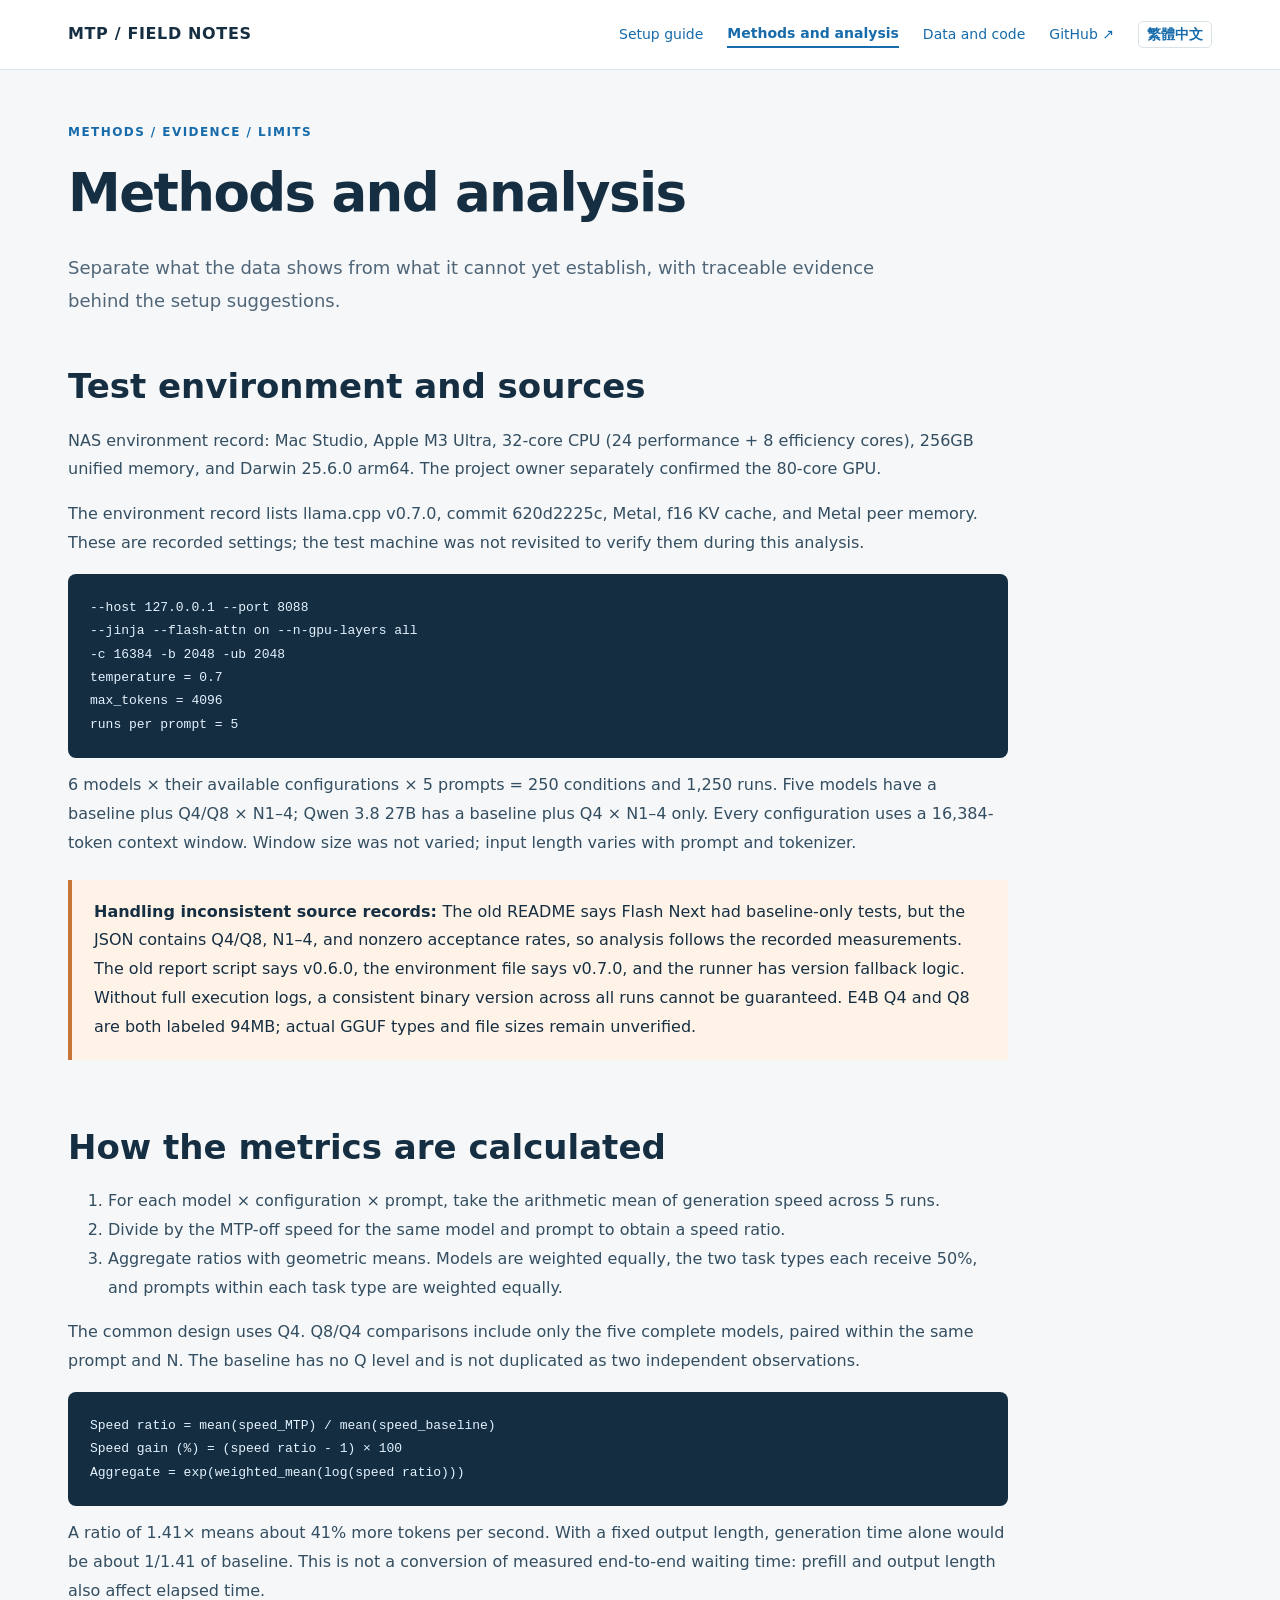
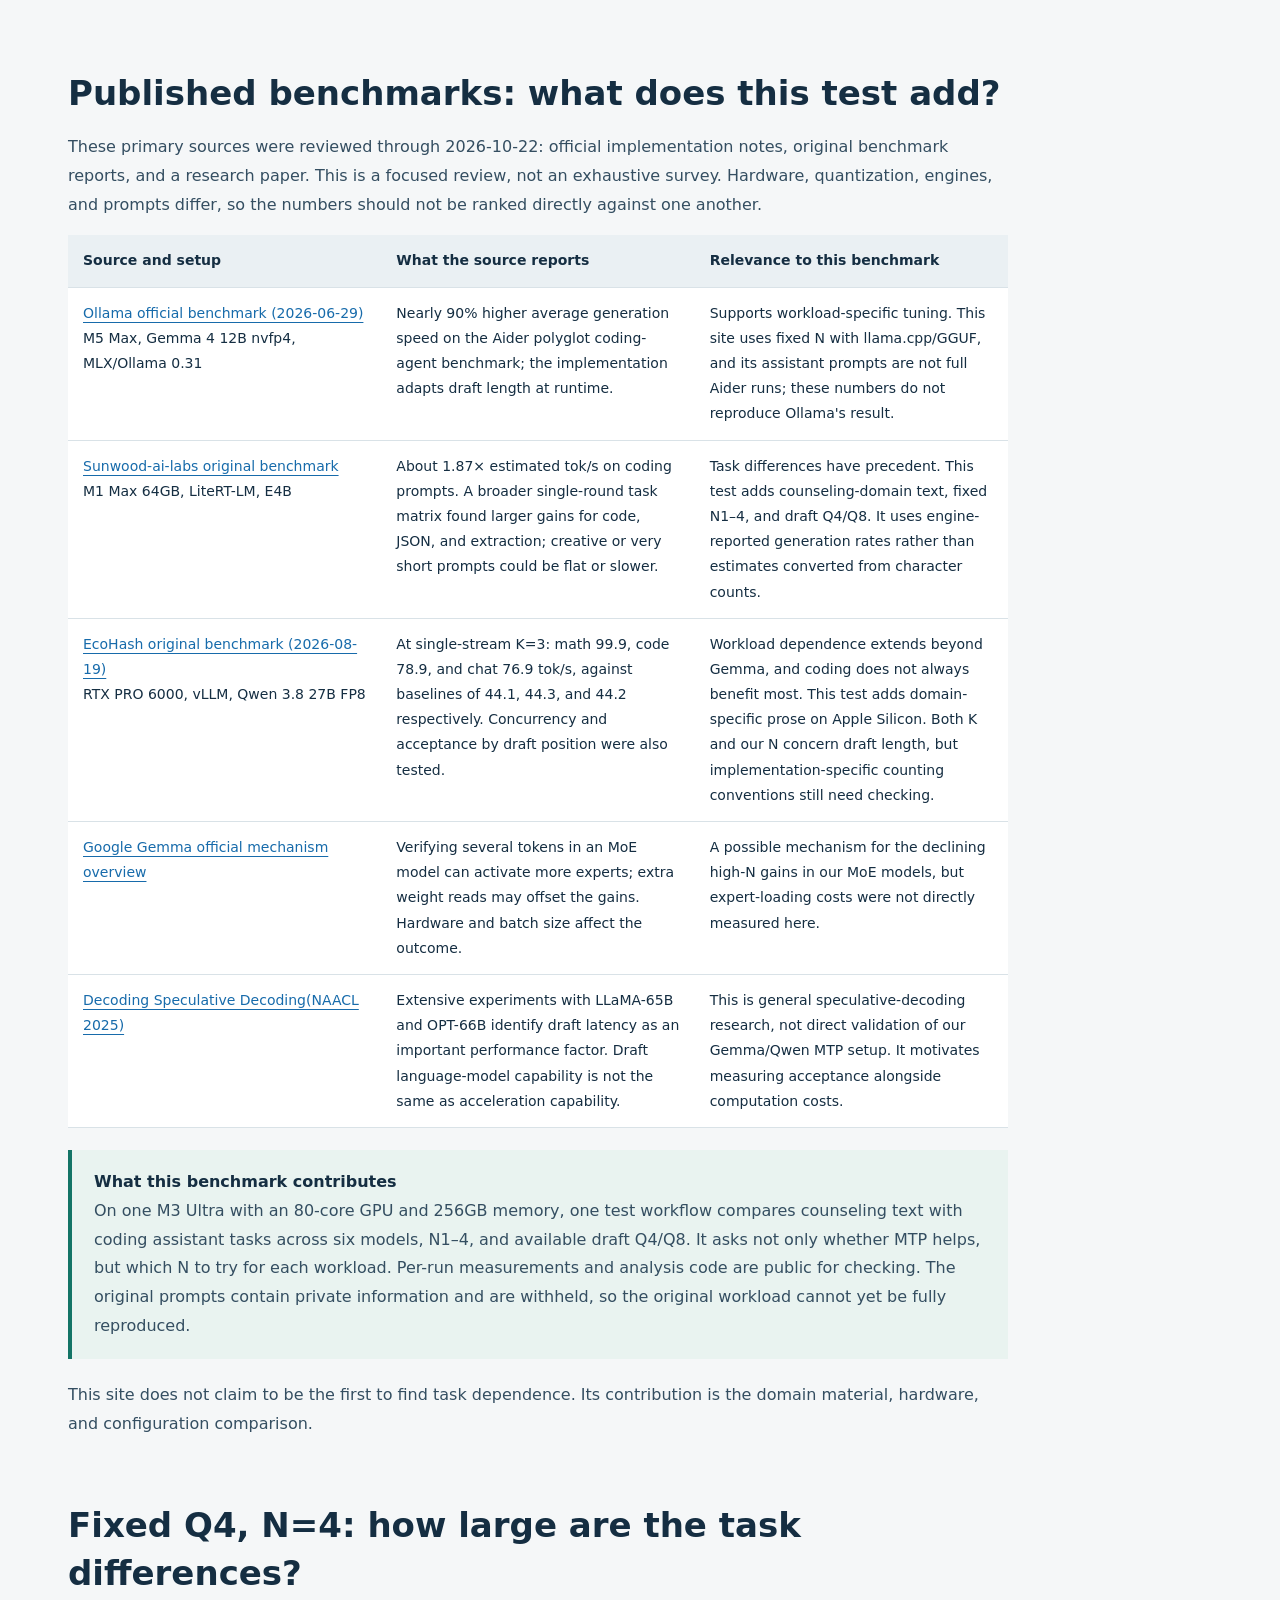
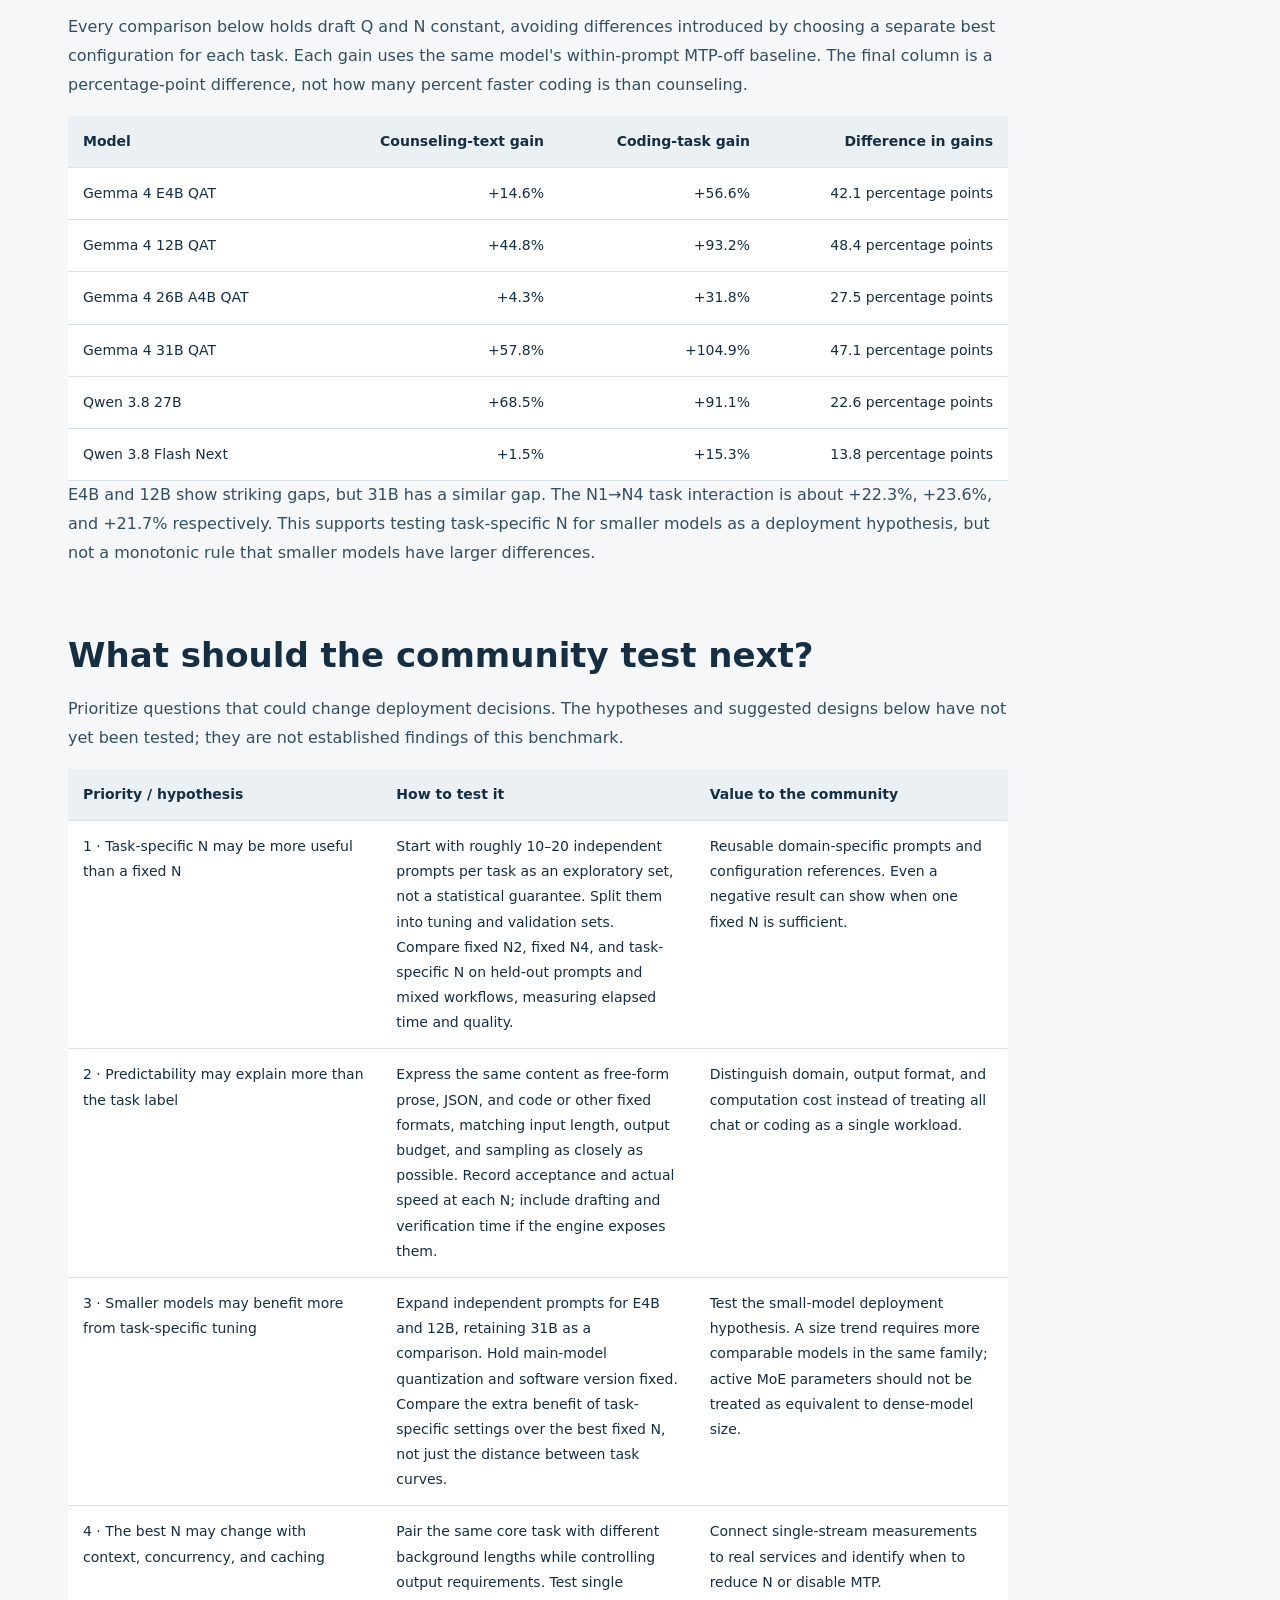
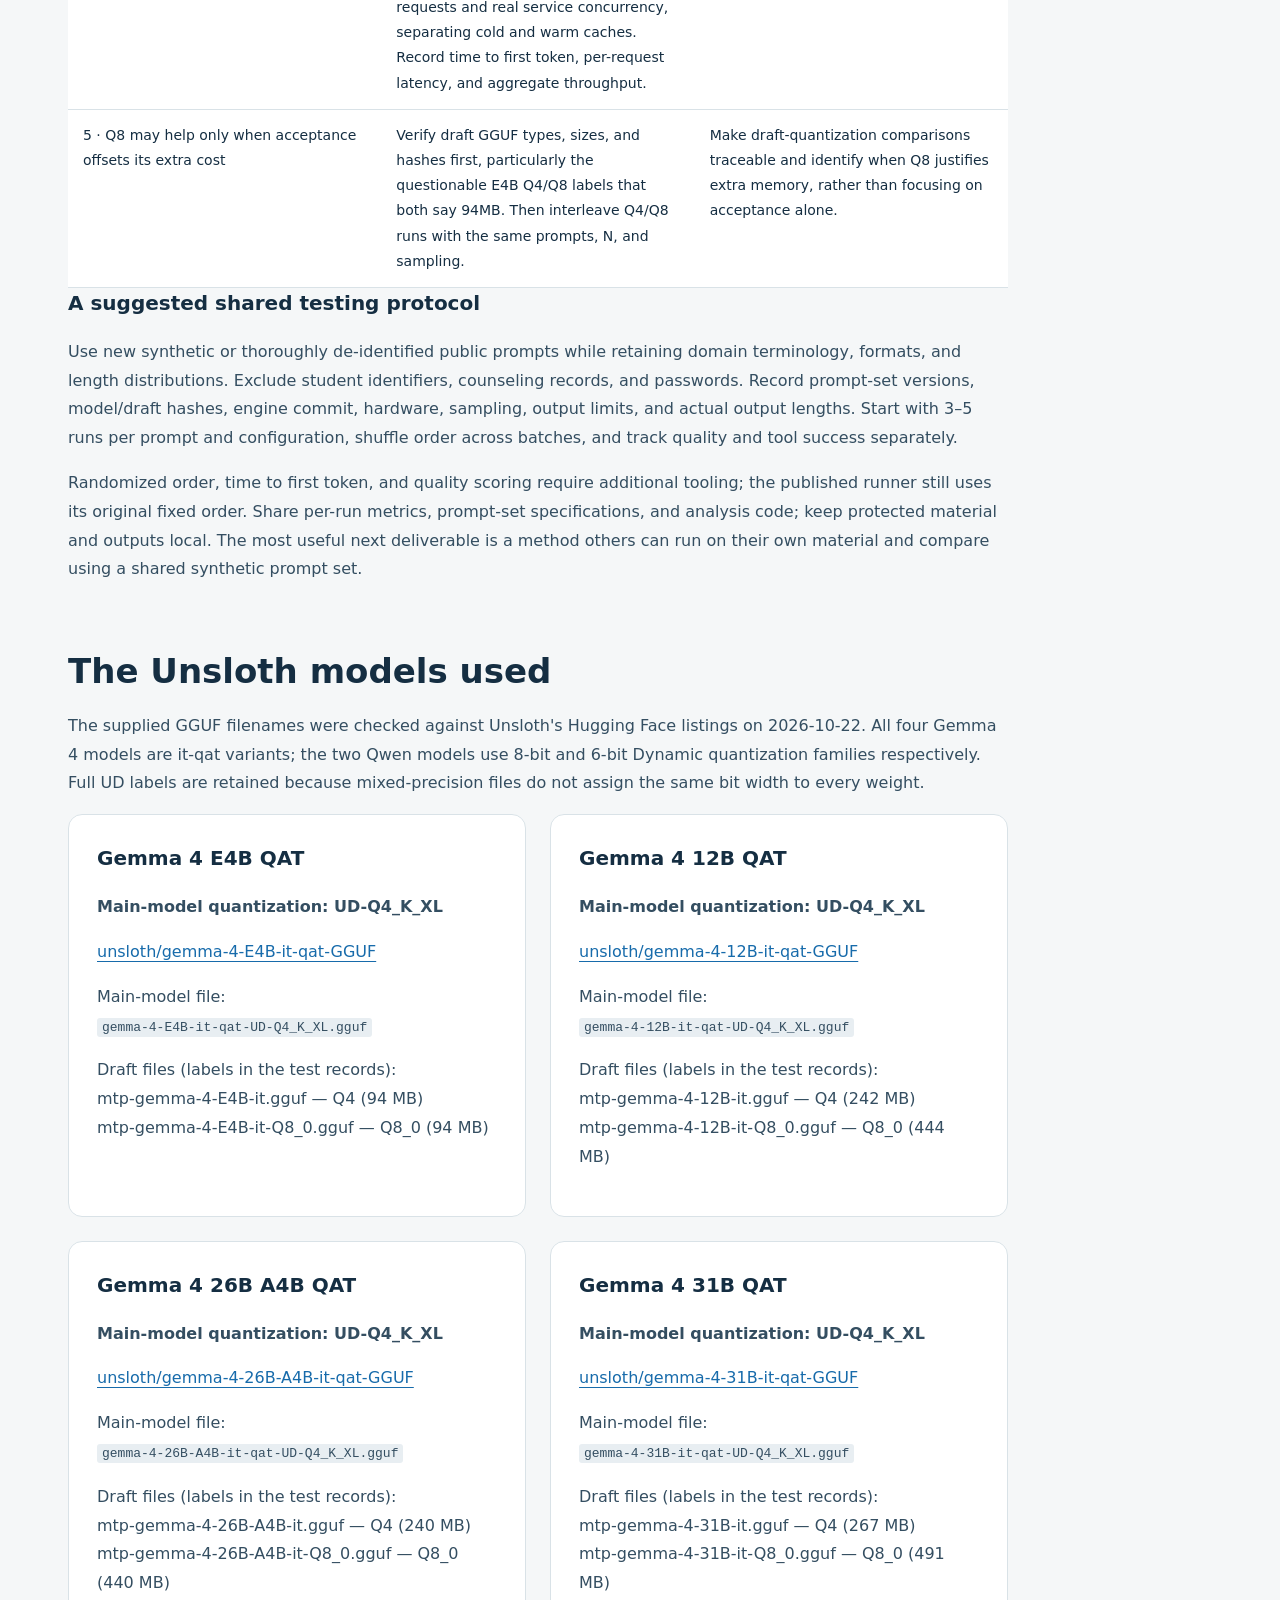
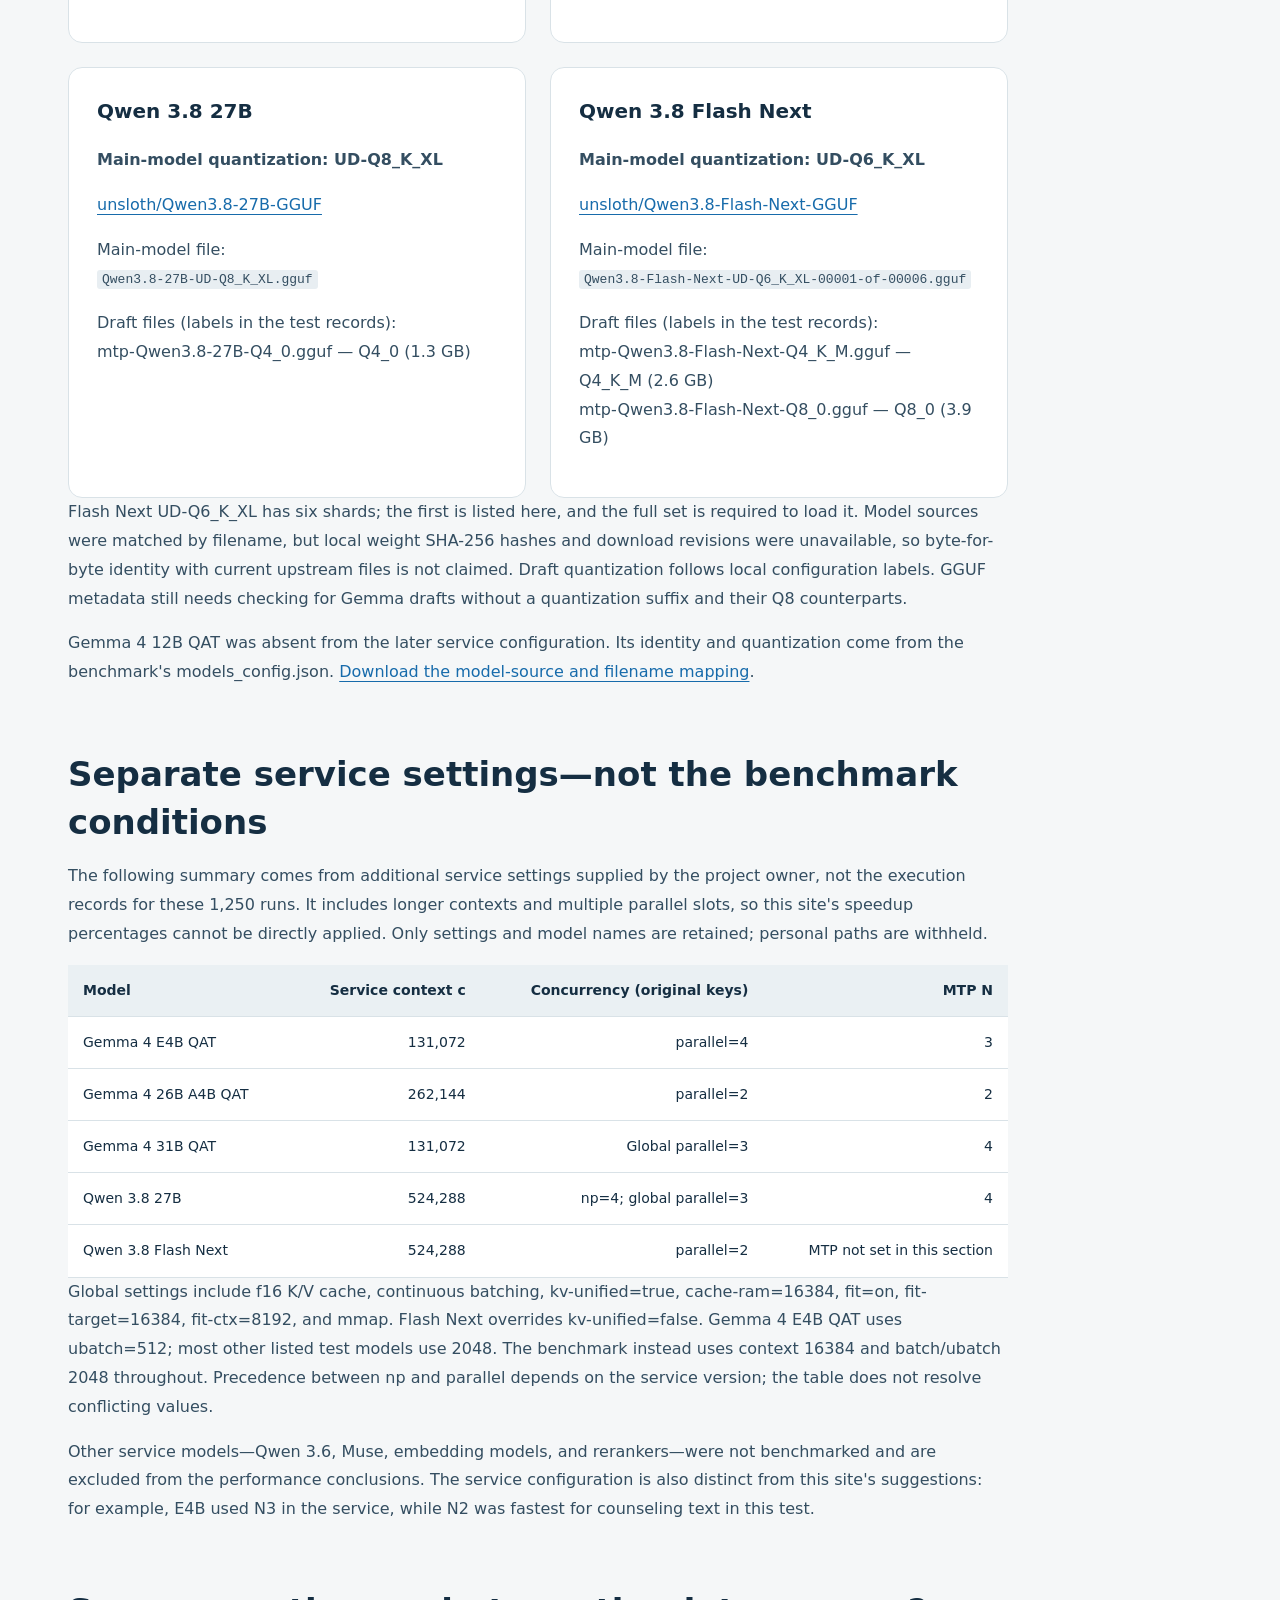
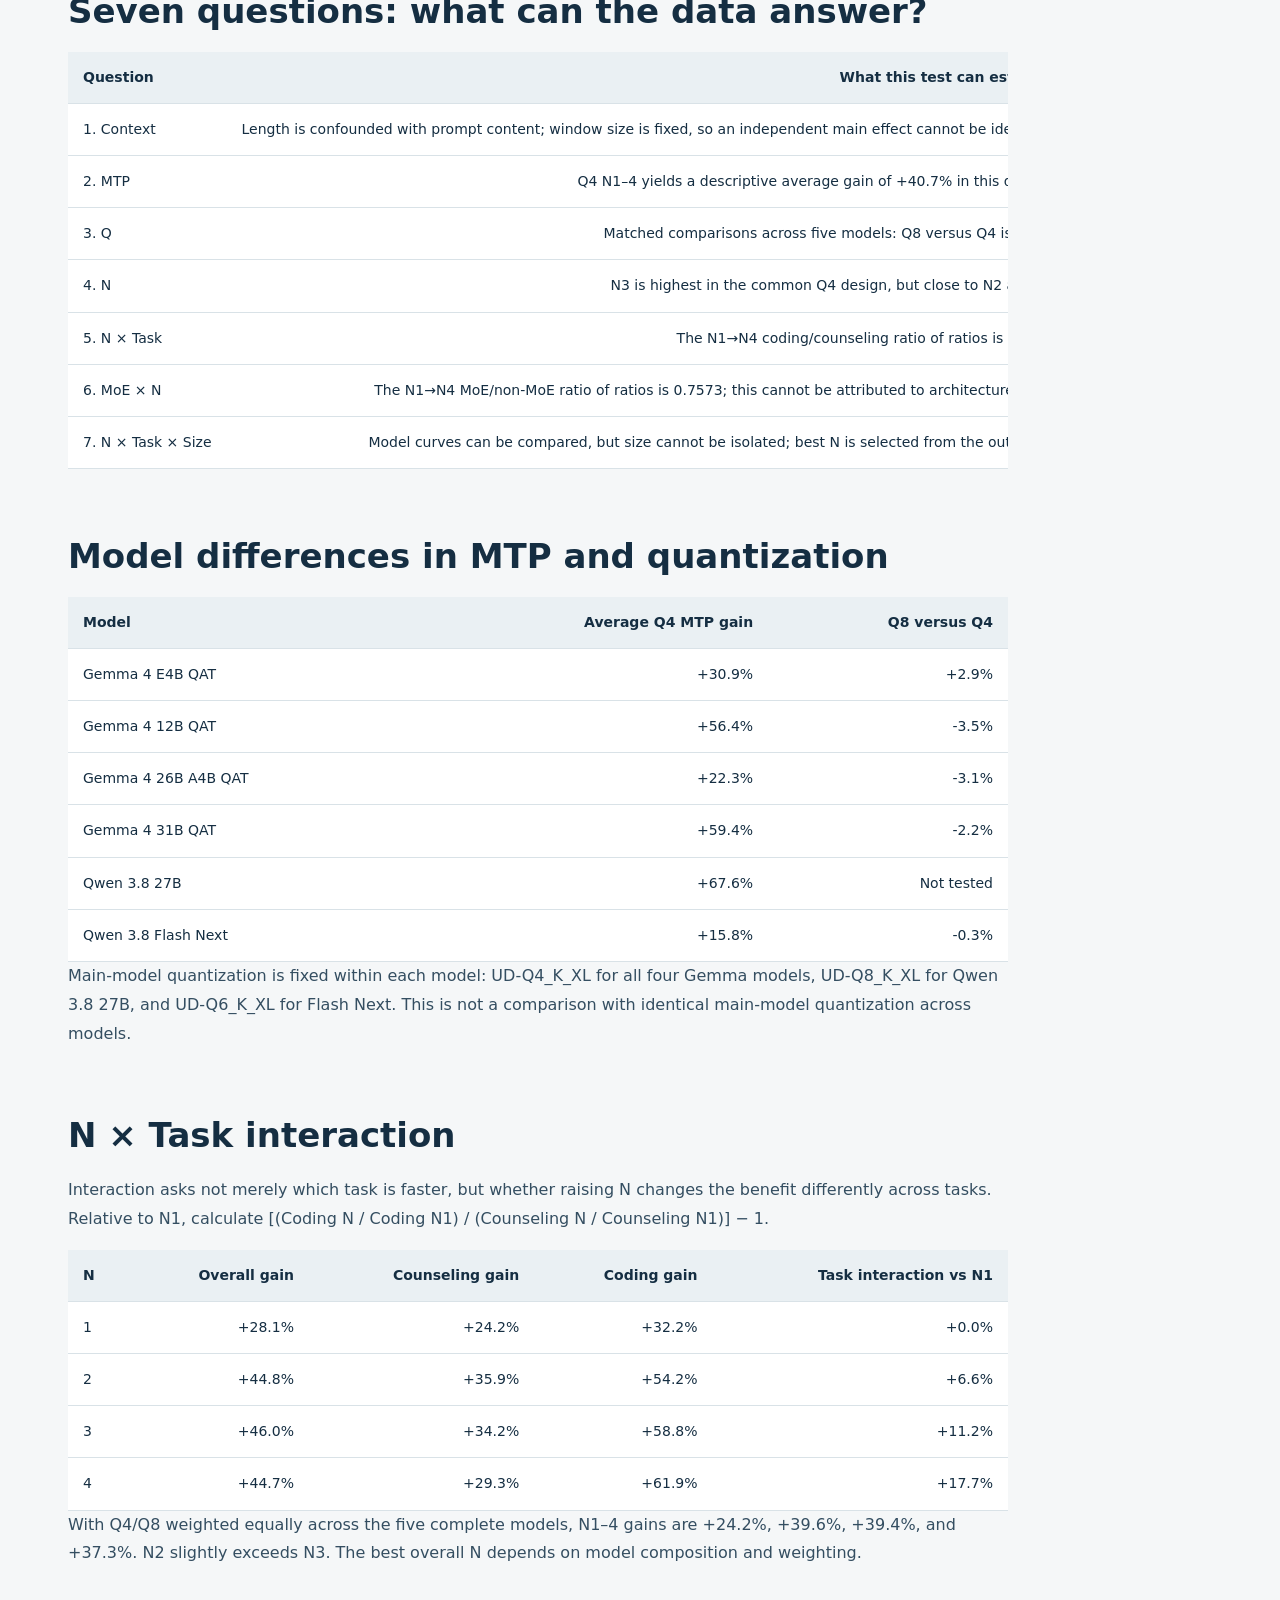
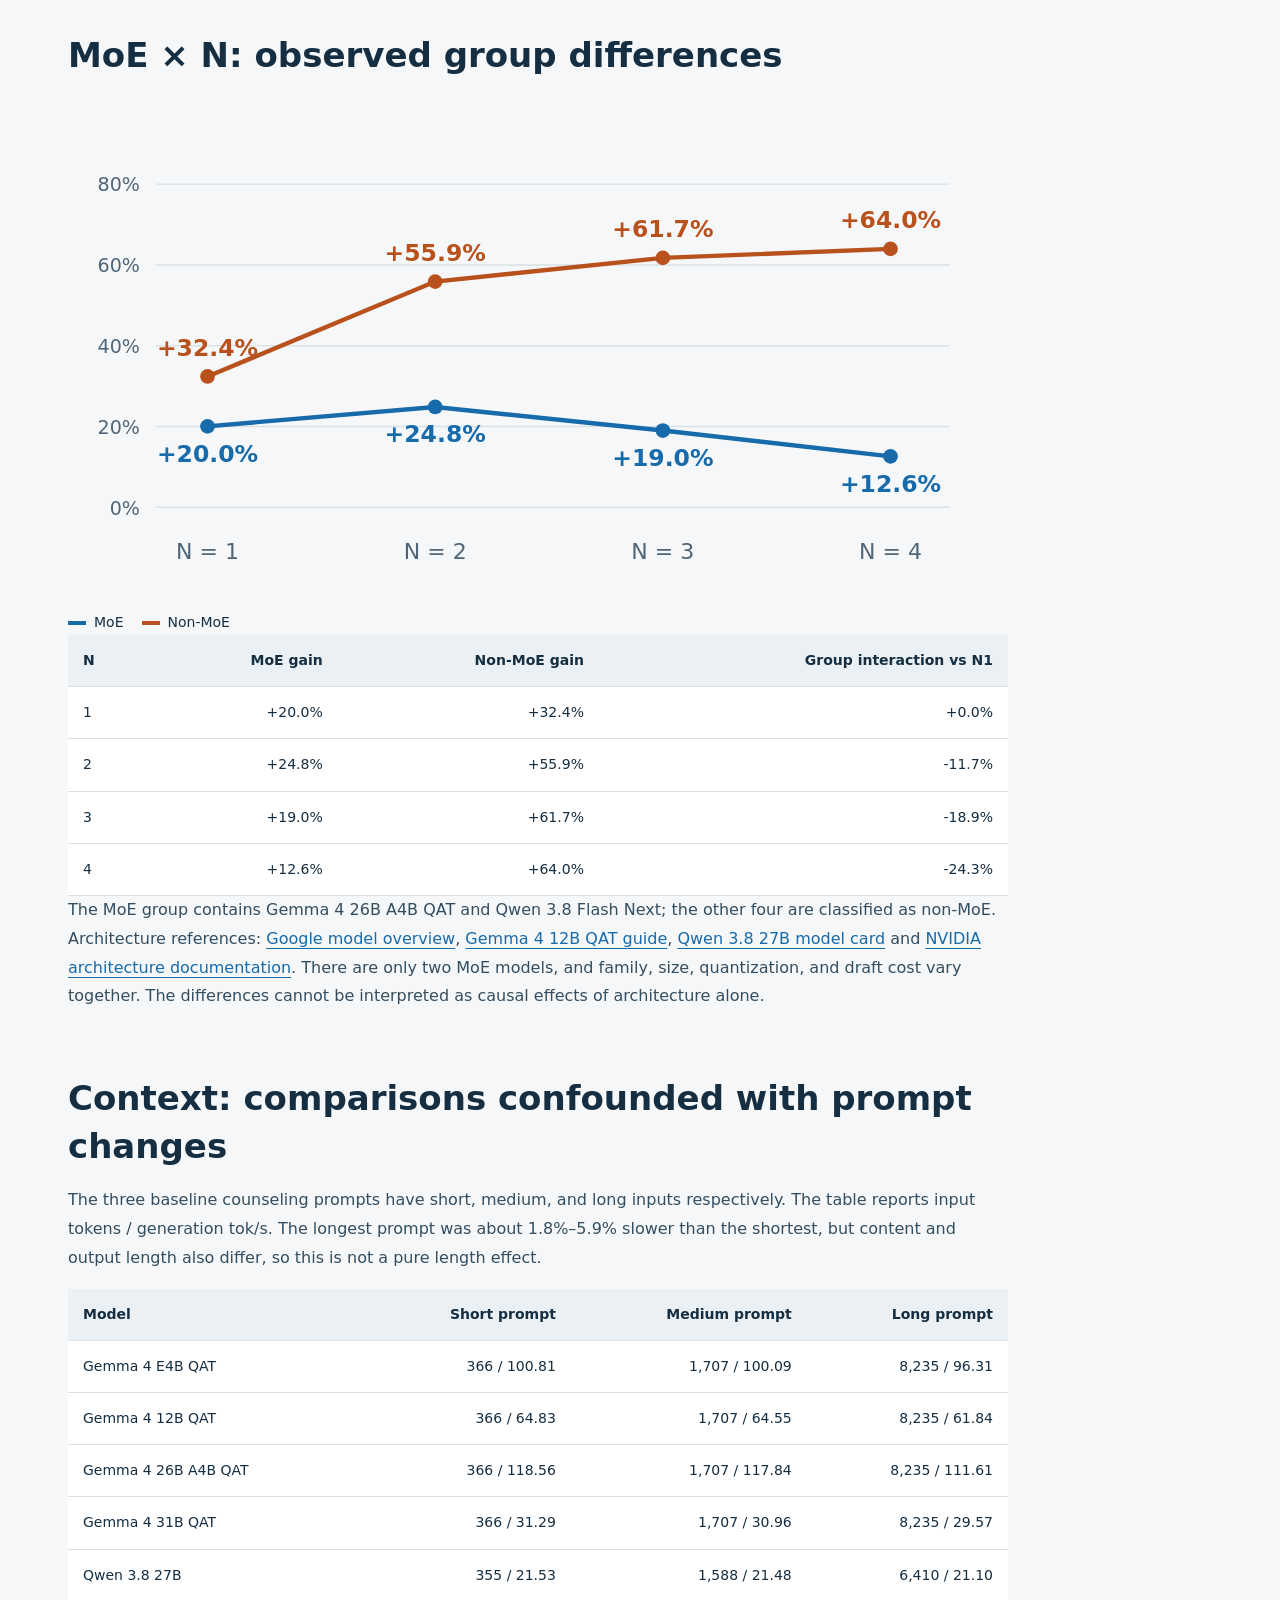
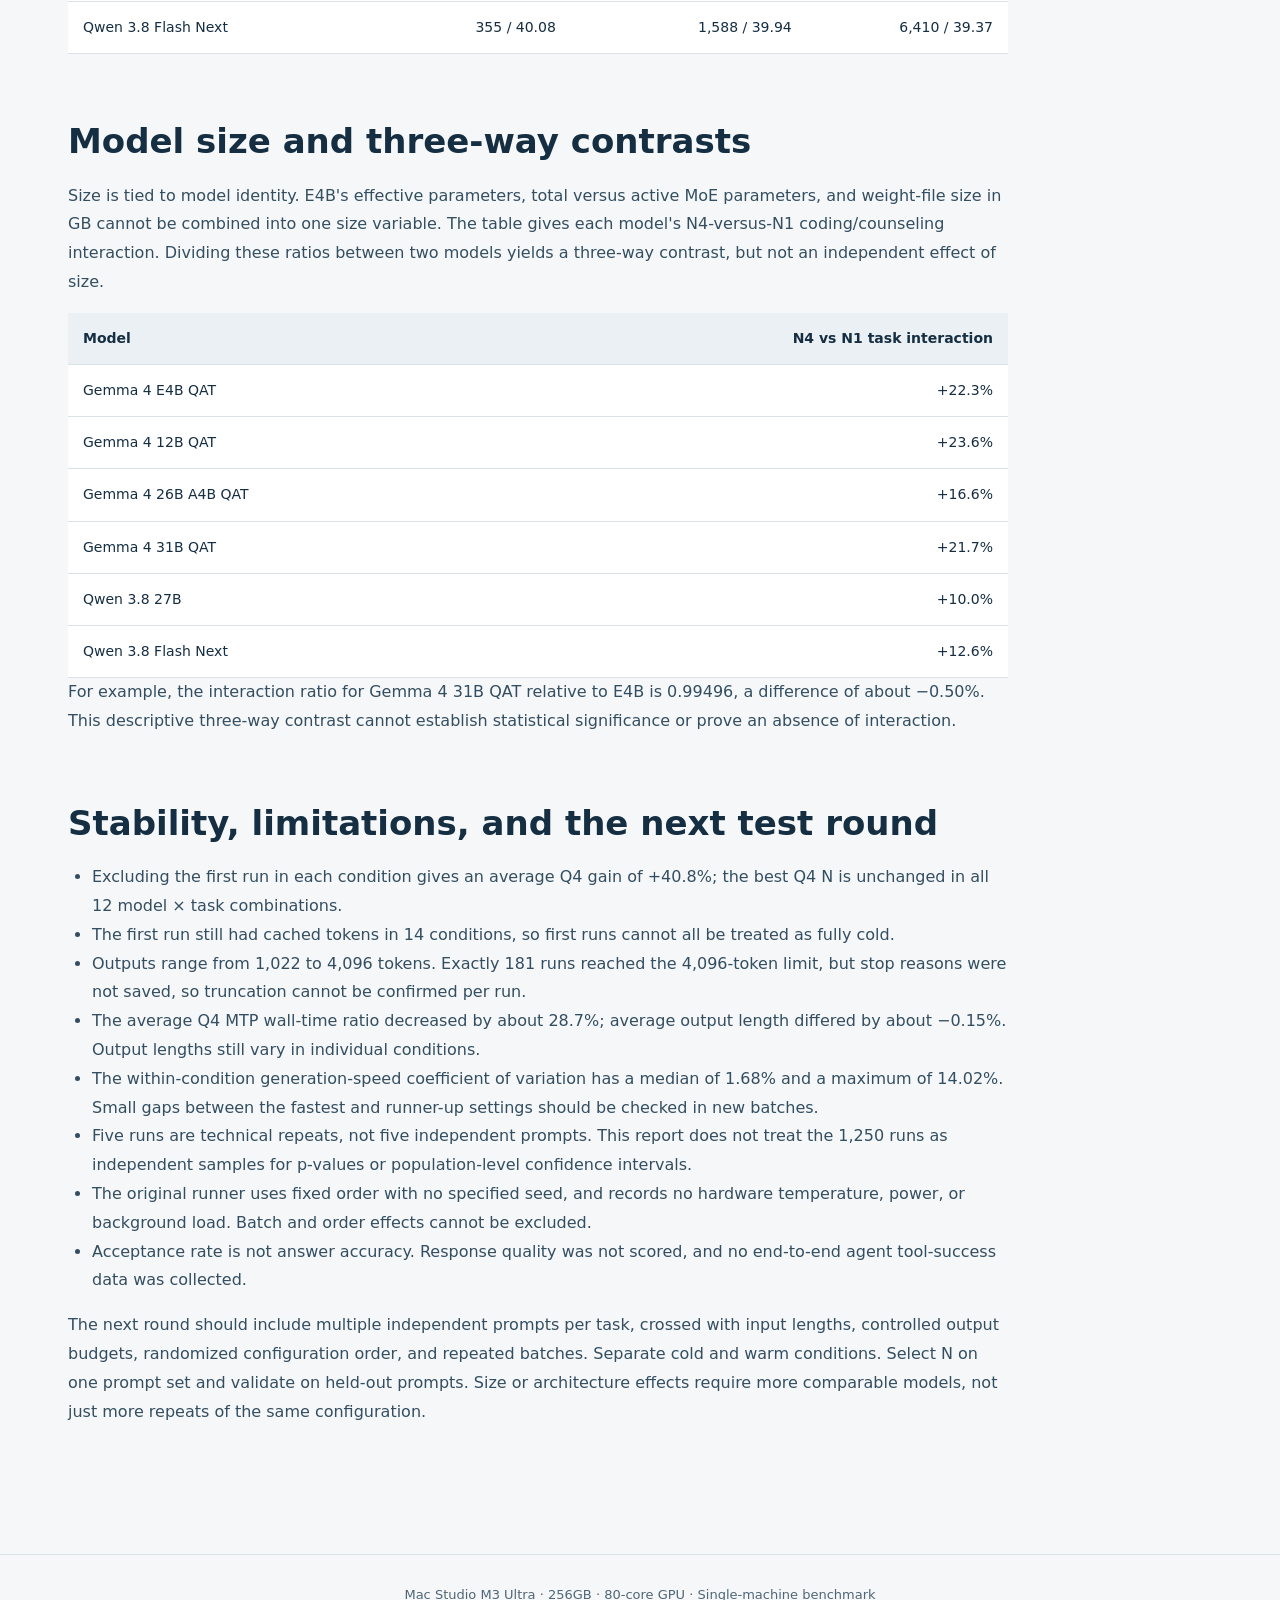
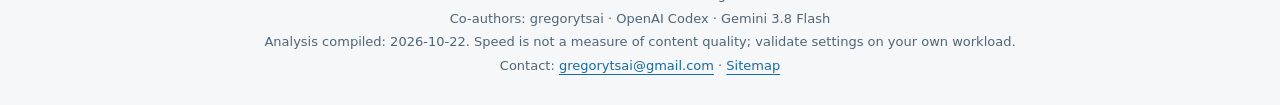
==== analysis-en.html @ 13103109 "Add complete English benchmark pages, interactive charts, and language navigation" ====
<!doctype html><html lang="en"><head><meta charset="utf-8"><meta name="google-site-verification" content="mWQ59Rie_MkAK8-ilMG1MrZ9TO_OLtLBGmgvyCpdYcQ"><meta name="viewport" content="width=device-width, initial-scale=1"><title>Methods and Analysis | Mac Studio MTP Benchmarks</title><meta name="description" content="Mac Studio M3 Ultra 256GB, 80-core GPU: compare MTP across six models and N=1–4 for counseling text and coding assistant tasks."><link rel="canonical" href="https://gregorytsai.github.io/mac-studio-m3-ultra-mtp-benchmark/analysis-en.html"><link rel="sitemap" type="application/xml" href="sitemap.xml"><link rel="stylesheet" href="assets/style.css?v=c950894459"><link rel="alternate" hreflang="zh-Hant" href="https://gregorytsai.github.io/mac-studio-m3-ultra-mtp-benchmark/analysis.html"><link rel="alternate" hreflang="en" href="https://gregorytsai.github.io/mac-studio-m3-ultra-mtp-benchmark/analysis-en.html"><link rel="alternate" hreflang="x-default" href="https://gregorytsai.github.io/mac-studio-m3-ultra-mtp-benchmark/analysis.html"></head><body><a class="skip" href="#main">Skip to main content</a><header><nav aria-label="Main navigation"><a class="brand" href="index-en.html">MTP / FIELD NOTES</a><div class="links"><a href="index-en.html">Setup guide</a><a href="analysis-en.html" aria-current="page">Methods and analysis</a><a href="resources-en.html">Data and code</a><a href="https://github.com/gregorytsai/mac-studio-m3-ultra-mtp-benchmark">GitHub ↗</a><a class="language-switch" href="analysis.html" lang="zh-Hant" hreflang="zh-Hant">繁體中文</a></div></nav></header><main id="main"><div class="page-title"><div class="eyebrow">Methods / Evidence / Limits</div><h1>Methods and analysis</h1><p class="lead">Separate what the data shows from what it cannot yet establish, with traceable evidence behind the setup suggestions.</p></div><div class="prose"><section id="environment"><h2>Test environment and sources</h2><p>NAS environment record: Mac Studio, Apple M3 Ultra, 32-core CPU (24 performance + 8 efficiency cores), 256GB unified memory, and Darwin 25.6.0 arm64. The project owner separately confirmed the 80-core GPU.</p><p>The environment record lists llama.cpp v0.7.0, commit 620d2225c, Metal, f16 KV cache, and Metal peer memory. These are recorded settings; the test machine was not revisited to verify them during this analysis.</p><pre><code>--host 127.0.0.1 --port 8088
--jinja --flash-attn on --n-gpu-layers all
-c 16384 -b 2048 -ub 2048
temperature = 0.7
max_tokens = 4096
runs per prompt = 5</code></pre><p>6 models × their available configurations × 5 prompts = 250 conditions and 1,250 runs. Five models have a baseline plus Q4/Q8 × N1–4; Qwen 3.8 27B has a baseline plus Q4 × N1–4 only. Every configuration uses a 16,384-token context window. Window size was not varied; input length varies with prompt and tokenizer.</p><div class="note"><strong>Handling inconsistent source records: </strong>The old README says Flash Next had baseline-only tests, but the JSON contains Q4/Q8, N1–4, and nonzero acceptance rates, so analysis follows the recorded measurements. The old report script says v0.6.0, the environment file says v0.7.0, and the runner has version fallback logic. Without full execution logs, a consistent binary version across all runs cannot be guaranteed. E4B Q4 and Q8 are both labeled 94MB; actual GGUF types and file sizes remain unverified.</div></section>
<section><h2>How the metrics are calculated</h2><ol><li>For each model × configuration × prompt, take the arithmetic mean of generation speed across 5 runs.</li><li>Divide by the MTP-off speed for the same model and prompt to obtain a speed ratio.</li><li>Aggregate ratios with geometric means. Models are weighted equally, the two task types each receive 50%, and prompts within each task type are weighted equally.</li></ol><p>The common design uses Q4. Q8/Q4 comparisons include only the five complete models, paired within the same prompt and N. The baseline has no Q level and is not duplicated as two independent observations.</p><pre><code>Speed ratio = mean(speed_MTP) / mean(speed_baseline)
Speed gain (%) = (speed ratio - 1) × 100
Aggregate = exp(weighted_mean(log(speed ratio)))</code></pre><p>A ratio of 1.41× means about 41% more tokens per second. With a fixed output length, generation time alone would be about 1/1.41 of baseline. This is not a conversion of measured end-to-end waiting time: prefill and output length also affect elapsed time.</p></section><section id="related-work"><h2>Published benchmarks: what does this test add?</h2><p>These primary sources were reviewed through 2026-10-22: official implementation notes, original benchmark reports, and a research paper. This is a focused review, not an exhaustive survey. Hardware, quantization, engines, and prompts differ, so the numbers should not be ranked directly against one another.</p><div class="table-wrap"><table><thead><tr><th>Source and setup</th><th>What the source reports</th><th>Relevance to this benchmark</th></tr></thead><tbody><tr><td><a href="https://registry.ollama.com/blog/faster-gemma-4-mlx-mtp">Ollama official benchmark (2026-06-29)</a><br>M5 Max, Gemma 4 12B nvfp4, MLX/Ollama 0.31</td><td>Nearly 90% higher average generation speed on the Aider polyglot coding-agent benchmark; the implementation adapts draft length at runtime.</td><td>Supports workload-specific tuning. This site uses fixed N with llama.cpp/GGUF, and its assistant prompts are not full Aider runs; these numbers do not reproduce Ollama's result.</td></tr><tr><td><a href="https://github.com/Sunwood-ai-labs/gemma4-mtp-benchmark/blob/main/README.md">Sunwood-ai-labs original benchmark</a><br>M1 Max 64GB, LiteRT-LM, E4B</td><td>About 1.87× estimated tok/s on coding prompts. A broader single-round task matrix found larger gains for code, JSON, and extraction; creative or very short prompts could be flat or slower.</td><td>Task differences have precedent. This test adds counseling-domain text, fixed N1–4, and draft Q4/Q8. It uses engine-reported generation rates rather than estimates converted from character counts.</td></tr><tr><td><a href="https://github.com/ecohash-ai/ecohash-benchmarks/blob/main/llm/speculative-decoding-qwen3.8-27b.md">EcoHash original benchmark (2026-08-19)</a><br>RTX PRO 6000, vLLM, Qwen 3.8 27B FP8</td><td>At single-stream K=3: math 99.9, code 78.9, and chat 76.9 tok/s, against baselines of 44.1, 44.3, and 44.2 respectively. Concurrency and acceptance by draft position were also tested.</td><td>Workload dependence extends beyond Gemma, and coding does not always benefit most. This test adds domain-specific prose on Apple Silicon. Both K and our N concern draft length, but implementation-specific counting conventions still need checking.</td></tr><tr><td><a href="https://ai.google.dev/gemma/docs/mtp/overview">Google Gemma official mechanism overview</a></td><td>Verifying several tokens in an MoE model can activate more experts; extra weight reads may offset the gains. Hardware and batch size affect the outcome.</td><td>A possible mechanism for the declining high-N gains in our MoE models, but expert-loading costs were not directly measured here.</td></tr><tr><td><a href="https://arxiv.org/abs/2402.01528">Decoding Speculative Decoding(NAACL 2025)</a></td><td>Extensive experiments with LLaMA-65B and OPT-66B identify draft latency as an important performance factor. Draft language-model capability is not the same as acceleration capability.</td><td>This is general speculative-decoding research, not direct validation of our Gemma/Qwen MTP setup. It motivates measuring acceptance alongside computation costs.</td></tr></tbody></table></div><div class="callout"><strong>What this benchmark contributes</strong><p>On one M3 Ultra with an 80-core GPU and 256GB memory, one test workflow compares counseling text with coding assistant tasks across six models, N1–4, and available draft Q4/Q8. It asks not only whether MTP helps, but which N to try for each workload. Per-run measurements and analysis code are public for checking. The original prompts contain private information and are withheld, so the original workload cannot yet be fully reproduced.</p></div><p>This site does not claim to be the first to find task dependence. Its contribution is the domain material, hardware, and configuration comparison.</p></section><section id="task-evidence"><h2>Fixed Q4, N=4: how large are the task differences?</h2><p>Every comparison below holds draft Q and N constant, avoiding differences introduced by choosing a separate best configuration for each task. Each gain uses the same model's within-prompt MTP-off baseline. The final column is a percentage-point difference, not how many percent faster coding is than counseling.</p><div class="table-wrap"><table><thead><tr><th>Model</th><th>Counseling-text gain</th><th>Coding-task gain</th><th>Difference in gains</th></tr></thead><tbody><tr><td>Gemma 4 E4B QAT</td><td>+14.6%</td><td>+56.6%</td><td>42.1 percentage points</td></tr><tr><td>Gemma 4 12B QAT</td><td>+44.8%</td><td>+93.2%</td><td>48.4 percentage points</td></tr><tr><td>Gemma 4 26B A4B QAT</td><td>+4.3%</td><td>+31.8%</td><td>27.5 percentage points</td></tr><tr><td>Gemma 4 31B QAT</td><td>+57.8%</td><td>+104.9%</td><td>47.1 percentage points</td></tr><tr><td>Qwen 3.8 27B</td><td>+68.5%</td><td>+91.1%</td><td>22.6 percentage points</td></tr><tr><td>Qwen 3.8 Flash Next</td><td>+1.5%</td><td>+15.3%</td><td>13.8 percentage points</td></tr></tbody></table></div><p>E4B and 12B show striking gaps, but 31B has a similar gap. The N1→N4 task interaction is about +22.3%, +23.6%, and +21.7% respectively. This supports testing task-specific N for smaller models as a deployment hypothesis, but not a monotonic rule that smaller models have larger differences.</p></section><section id="next-tests"><h2>What should the community test next?</h2><p>Prioritize questions that could change deployment decisions. The hypotheses and suggested designs below have not yet been tested; they are not established findings of this benchmark.</p><div class="table-wrap"><table><thead><tr><th>Priority / hypothesis</th><th>How to test it</th><th>Value to the community</th></tr></thead><tbody><tr><td>1 · Task-specific N may be more useful than a fixed N</td><td>Start with roughly 10–20 independent prompts per task as an exploratory set, not a statistical guarantee. Split them into tuning and validation sets. Compare fixed N2, fixed N4, and task-specific N on held-out prompts and mixed workflows, measuring elapsed time and quality.</td><td>Reusable domain-specific prompts and configuration references. Even a negative result can show when one fixed N is sufficient.</td></tr><tr><td>2 · Predictability may explain more than the task label</td><td>Express the same content as free-form prose, JSON, and code or other fixed formats, matching input length, output budget, and sampling as closely as possible. Record acceptance and actual speed at each N; include drafting and verification time if the engine exposes them.</td><td>Distinguish domain, output format, and computation cost instead of treating all chat or coding as a single workload.</td></tr><tr><td>3 · Smaller models may benefit more from task-specific tuning</td><td>Expand independent prompts for E4B and 12B, retaining 31B as a comparison. Hold main-model quantization and software version fixed. Compare the extra benefit of task-specific settings over the best fixed N, not just the distance between task curves.</td><td>Test the small-model deployment hypothesis. A size trend requires more comparable models in the same family; active MoE parameters should not be treated as equivalent to dense-model size.</td></tr><tr><td>4 · The best N may change with context, concurrency, and caching</td><td>Pair the same core task with different background lengths while controlling output requirements. Test single requests and real service concurrency, separating cold and warm caches. Record time to first token, per-request latency, and aggregate throughput.</td><td>Connect single-stream measurements to real services and identify when to reduce N or disable MTP.</td></tr><tr><td>5 · Q8 may help only when acceptance offsets its extra cost</td><td>Verify draft GGUF types, sizes, and hashes first, particularly the questionable E4B Q4/Q8 labels that both say 94MB. Then interleave Q4/Q8 runs with the same prompts, N, and sampling.</td><td>Make draft-quantization comparisons traceable and identify when Q8 justifies extra memory, rather than focusing on acceptance alone.</td></tr></tbody></table></div><h3>A suggested shared testing protocol</h3><p>Use new synthetic or thoroughly de-identified public prompts while retaining domain terminology, formats, and length distributions. Exclude student identifiers, counseling records, and passwords. Record prompt-set versions, model/draft hashes, engine commit, hardware, sampling, output limits, and actual output lengths. Start with 3–5 runs per prompt and configuration, shuffle order across batches, and track quality and tool success separately.</p><p>Randomized order, time to first token, and quality scoring require additional tooling; the published runner still uses its original fixed order. Share per-run metrics, prompt-set specifications, and analysis code; keep protected material and outputs local. The most useful next deliverable is a method others can run on their own material and compare using a shared synthetic prompt set.</p></section><section id="model-sources"><h2>The Unsloth models used</h2><p>The supplied GGUF filenames were checked against Unsloth's Hugging Face listings on 2026-10-22. All four Gemma 4 models are it-qat variants; the two Qwen models use 8-bit and 6-bit Dynamic quantization families respectively. Full UD labels are retained because mixed-precision files do not assign the same bit width to every weight.</p><div class="two"><article class="panel"><h3>Gemma 4 E4B QAT</h3><p><strong>Main-model quantization: UD-Q4_K_XL</strong></p><p class="file"><a href="https://huggingface.co/unsloth/gemma-4-E4B-it-qat-GGUF">unsloth/gemma-4-E4B-it-qat-GGUF</a></p><p class="file">Main-model file:<br><code>gemma-4-E4B-it-qat-UD-Q4_K_XL.gguf</code></p><p class="file">Draft files (labels in the test records):<br>mtp-gemma-4-E4B-it.gguf — Q4 (94 MB)<br>mtp-gemma-4-E4B-it-Q8_0.gguf — Q8_0 (94 MB)</p></article><article class="panel"><h3>Gemma 4 12B QAT</h3><p><strong>Main-model quantization: UD-Q4_K_XL</strong></p><p class="file"><a href="https://huggingface.co/unsloth/gemma-4-12B-it-qat-GGUF">unsloth/gemma-4-12B-it-qat-GGUF</a></p><p class="file">Main-model file:<br><code>gemma-4-12B-it-qat-UD-Q4_K_XL.gguf</code></p><p class="file">Draft files (labels in the test records):<br>mtp-gemma-4-12B-it.gguf — Q4 (242 MB)<br>mtp-gemma-4-12B-it-Q8_0.gguf — Q8_0 (444 MB)</p></article><article class="panel"><h3>Gemma 4 26B A4B QAT</h3><p><strong>Main-model quantization: UD-Q4_K_XL</strong></p><p class="file"><a href="https://huggingface.co/unsloth/gemma-4-26B-A4B-it-qat-GGUF">unsloth/gemma-4-26B-A4B-it-qat-GGUF</a></p><p class="file">Main-model file:<br><code>gemma-4-26B-A4B-it-qat-UD-Q4_K_XL.gguf</code></p><p class="file">Draft files (labels in the test records):<br>mtp-gemma-4-26B-A4B-it.gguf — Q4 (240 MB)<br>mtp-gemma-4-26B-A4B-it-Q8_0.gguf — Q8_0 (440 MB)</p></article><article class="panel"><h3>Gemma 4 31B QAT</h3><p><strong>Main-model quantization: UD-Q4_K_XL</strong></p><p class="file"><a href="https://huggingface.co/unsloth/gemma-4-31B-it-qat-GGUF">unsloth/gemma-4-31B-it-qat-GGUF</a></p><p class="file">Main-model file:<br><code>gemma-4-31B-it-qat-UD-Q4_K_XL.gguf</code></p><p class="file">Draft files (labels in the test records):<br>mtp-gemma-4-31B-it.gguf — Q4 (267 MB)<br>mtp-gemma-4-31B-it-Q8_0.gguf — Q8_0 (491 MB)</p></article><article class="panel"><h3>Qwen 3.8 27B</h3><p><strong>Main-model quantization: UD-Q8_K_XL</strong></p><p class="file"><a href="https://huggingface.co/unsloth/Qwen3.8-27B-GGUF">unsloth/Qwen3.8-27B-GGUF</a></p><p class="file">Main-model file:<br><code>Qwen3.8-27B-UD-Q8_K_XL.gguf</code></p><p class="file">Draft files (labels in the test records):<br>mtp-Qwen3.8-27B-Q4_0.gguf — Q4_0 (1.3 GB)</p></article><article class="panel"><h3>Qwen 3.8 Flash Next</h3><p><strong>Main-model quantization: UD-Q6_K_XL</strong></p><p class="file"><a href="https://huggingface.co/unsloth/Qwen3.8-Flash-Next-GGUF">unsloth/Qwen3.8-Flash-Next-GGUF</a></p><p class="file">Main-model file:<br><code>Qwen3.8-Flash-Next-UD-Q6_K_XL-00001-of-00006.gguf</code></p><p class="file">Draft files (labels in the test records):<br>mtp-Qwen3.8-Flash-Next-Q4_K_M.gguf — Q4_K_M (2.6 GB)<br>mtp-Qwen3.8-Flash-Next-Q8_0.gguf — Q8_0 (3.9 GB)</p></article></div><p>Flash Next UD-Q6_K_XL has six shards; the first is listed here, and the full set is required to load it. Model sources were matched by filename, but local weight SHA-256 hashes and download revisions were unavailable, so byte-for-byte identity with current upstream files is not claimed. Draft quantization follows local configuration labels. GGUF metadata still needs checking for Gemma drafts without a quantization suffix and their Q8 counterparts.</p><p>Gemma 4 12B QAT was absent from the later service configuration. Its identity and quantization come from the benchmark's models_config.json. <a href="data/model_sources.json">Download the model-source and filename mapping</a>.</p></section><section><h2>Separate service settings—not the benchmark conditions</h2><p>The following summary comes from additional service settings supplied by the project owner, not the execution records for these 1,250 runs. It includes longer contexts and multiple parallel slots, so this site's speedup percentages cannot be directly applied. Only settings and model names are retained; personal paths are withheld.</p><div class="table-wrap"><table><thead><tr><th>Model</th><th>Service context c</th><th>Concurrency (original keys)</th><th>MTP N</th></tr></thead><tbody><tr><td>Gemma 4 E4B QAT</td><td>131,072</td><td>parallel=4</td><td>3</td></tr><tr><td>Gemma 4 26B A4B QAT</td><td>262,144</td><td>parallel=2</td><td>2</td></tr><tr><td>Gemma 4 31B QAT</td><td>131,072</td><td>Global parallel=3</td><td>4</td></tr><tr><td>Qwen 3.8 27B</td><td>524,288</td><td>np=4; global parallel=3</td><td>4</td></tr><tr><td>Qwen 3.8 Flash Next</td><td>524,288</td><td>parallel=2</td><td>MTP not set in this section</td></tr></tbody></table></div><p>Global settings include f16 K/V cache, continuous batching, kv-unified=true, cache-ram=16384, fit=on, fit-target=16384, fit-ctx=8192, and mmap. Flash Next overrides kv-unified=false. Gemma 4 E4B QAT uses ubatch=512; most other listed test models use 2048. The benchmark instead uses context 16384 and batch/ubatch 2048 throughout. Precedence between np and parallel depends on the service version; the table does not resolve conflicting values.</p><p>Other service models—Qwen 3.6, Muse, embedding models, and rerankers—were not benchmarked and are excluded from the performance conclusions. The service configuration is also distinct from this site's suggestions: for example, E4B used N3 in the service, while N2 was fastest for counseling text in this test.</p></section><section><h2>Seven questions: what can the data answer?</h2><div class="table-wrap"><table><thead><tr><th>Question</th><th>What this test can establish</th></tr></thead><tbody><tr><td>1. Context</td><td>Length is confounded with prompt content; window size is fixed, so an independent main effect cannot be identified.</td></tr><tr><td>2. MTP</td><td>Q4 N1–4 yields a descriptive average gain of +40.7% in this dataset.</td></tr><tr><td>3. Q</td><td>Matched comparisons across five models: Q8 versus Q4 is -1.3%.</td></tr><tr><td>4. N</td><td>N3 is highest in the common Q4 design, but close to N2 and N4.</td></tr><tr><td>5. N × Task</td><td>The N1→N4 coding/counseling ratio of ratios is 1.1767.</td></tr><tr><td>6. MoE × N</td><td>The N1→N4 MoE/non-MoE ratio of ratios is 0.7573; this cannot be attributed to architecture alone.</td></tr><tr><td>7. N × Task × Size</td><td>Model curves can be compared, but size cannot be isolated; best N is selected from the outcomes.</td></tr></tbody></table></div></section><section><h2>Model differences in MTP and quantization</h2><div class="table-wrap"><table><thead><tr><th>Model</th><th>Average Q4 MTP gain</th><th>Q8 versus Q4</th></tr></thead><tbody><tr><td>Gemma 4 E4B QAT</td><td>+30.9%</td><td>+2.9%</td></tr><tr><td>Gemma 4 12B QAT</td><td>+56.4%</td><td>-3.5%</td></tr><tr><td>Gemma 4 26B A4B QAT</td><td>+22.3%</td><td>-3.1%</td></tr><tr><td>Gemma 4 31B QAT</td><td>+59.4%</td><td>-2.2%</td></tr><tr><td>Qwen 3.8 27B</td><td>+67.6%</td><td>Not tested</td></tr><tr><td>Qwen 3.8 Flash Next</td><td>+15.8%</td><td>-0.3%</td></tr></tbody></table></div><p>Main-model quantization is fixed within each model: UD-Q4_K_XL for all four Gemma models, UD-Q8_K_XL for Qwen 3.8 27B, and UD-Q6_K_XL for Flash Next. This is not a comparison with identical main-model quantization across models.</p></section><section><h2>N × Task interaction</h2><p>Interaction asks not merely which task is faster, but whether raising N changes the benefit differently across tasks. Relative to N1, calculate [(Coding N / Coding N1) / (Counseling N / Counseling N1)] − 1.</p><div class="table-wrap"><table><thead><tr><th>N</th><th>Overall gain</th><th>Counseling gain</th><th>Coding gain</th><th>Task interaction vs N1</th></tr></thead><tbody><tr><td>1</td><td>+28.1%</td><td>+24.2%</td><td>+32.2%</td><td>+0.0%</td></tr><tr><td>2</td><td>+44.8%</td><td>+35.9%</td><td>+54.2%</td><td>+6.6%</td></tr><tr><td>3</td><td>+46.0%</td><td>+34.2%</td><td>+58.8%</td><td>+11.2%</td></tr><tr><td>4</td><td>+44.7%</td><td>+29.3%</td><td>+61.9%</td><td>+17.7%</td></tr></tbody></table></div><p>With Q4/Q8 weighted equally across the five complete models, N1–4 gains are +24.2%, +39.6%, +39.4%, and +37.3%. N2 slightly exceeds N3. The best overall N depends on model composition and weighting.</p></section><section><h2>MoE × N: observed group differences</h2><svg class="chart" viewbox="0 0 640 350" role="img" aria-label="MTP speed gains for MoE and non-MoE models"><title>MTP speed gains for MoE and non-MoE models</title><line x1="60" y1="280.0" x2="600" y2="280.0" stroke="#d9e2e7"/><text x="49" y="285.0" text-anchor="end" fill="#506678" font-size="13">0%</text><line x1="60" y1="225.0" x2="600" y2="225.0" stroke="#d9e2e7"/><text x="49" y="230.0" text-anchor="end" fill="#506678" font-size="13">20%</text><line x1="60" y1="170.0" x2="600" y2="170.0" stroke="#d9e2e7"/><text x="49" y="175.0" text-anchor="end" fill="#506678" font-size="13">40%</text><line x1="60" y1="115.0" x2="600" y2="115.0" stroke="#d9e2e7"/><text x="49" y="120.0" text-anchor="end" fill="#506678" font-size="13">60%</text><line x1="60" y1="60.0" x2="600" y2="60.0" stroke="#d9e2e7"/><text x="49" y="65.0" text-anchor="end" fill="#506678" font-size="13">80%</text><text x="95" y="315" text-anchor="middle" fill="#506678" font-size="15">N = 1</text><text x="250" y="315" text-anchor="middle" fill="#506678" font-size="15">N = 2</text><text x="405" y="315" text-anchor="middle" fill="#506678" font-size="15">N = 3</text><text x="560" y="315" text-anchor="middle" fill="#506678" font-size="15">N = 4</text><polyline points="95,224.92600911312937 250,211.7055224861856 405,227.78195726701503 560,245.36448347395765" fill="none" stroke="#176bab" stroke-width="3"/><circle cx="95" cy="224.92600911312937" r="5" fill="#176bab"/><text x="95" y="248.92600911312937" text-anchor="middle" fill="#176bab" font-size="16" font-weight="700">+20.0%</text><circle cx="250" cy="211.7055224861856" r="5" fill="#176bab"/><text x="250" y="235.7055224861856" text-anchor="middle" fill="#176bab" font-size="16" font-weight="700">+24.8%</text><circle cx="405" cy="227.78195726701503" r="5" fill="#176bab"/><text x="405" y="251.78195726701503" text-anchor="middle" fill="#176bab" font-size="16" font-weight="700">+19.0%</text><circle cx="560" cy="245.36448347395765" r="5" fill="#176bab"/><text x="560" y="269.36448347395765" text-anchor="middle" fill="#176bab" font-size="16" font-weight="700">+12.6%</text><polyline points="95,190.938876980861 250,126.35148715038508 405,110.20675468413049 560,104.05260826319207" fill="none" stroke="#b9511c" stroke-width="3"/><circle cx="95" cy="190.938876980861" r="5" fill="#b9511c"/><text x="95" y="176.938876980861" text-anchor="middle" fill="#b9511c" font-size="16" font-weight="700">+32.4%</text><circle cx="250" cy="126.35148715038508" r="5" fill="#b9511c"/><text x="250" y="112.35148715038508" text-anchor="middle" fill="#b9511c" font-size="16" font-weight="700">+55.9%</text><circle cx="405" cy="110.20675468413049" r="5" fill="#b9511c"/><text x="405" y="96.20675468413049" text-anchor="middle" fill="#b9511c" font-size="16" font-weight="700">+61.7%</text><circle cx="560" cy="104.05260826319207" r="5" fill="#b9511c"/><text x="560" y="90.05260826319207" text-anchor="middle" fill="#b9511c" font-size="16" font-weight="700">+64.0%</text></svg><div class="legend"><span>MoE</span><span>Non-MoE</span></div><div class="table-wrap"><table><thead><tr><th>N</th><th>MoE gain</th><th>Non-MoE gain</th><th>Group interaction vs N1</th></tr></thead><tbody><tr><td>1</td><td>+20.0%</td><td>+32.4%</td><td>+0.0%</td></tr><tr><td>2</td><td>+24.8%</td><td>+55.9%</td><td>-11.7%</td></tr><tr><td>3</td><td>+19.0%</td><td>+61.7%</td><td>-18.9%</td></tr><tr><td>4</td><td>+12.6%</td><td>+64.0%</td><td>-24.3%</td></tr></tbody></table></div><p>The MoE group contains Gemma 4 26B A4B QAT and Qwen 3.8 Flash Next; the other four are classified as non-MoE. Architecture references: <a href="https://ai.google.dev/gemma/docs/core.md">Google model overview</a>, <a href="https://developers.googleblog.com/gemma-4-12b-the-developer-guide/">Gemma 4 12B QAT guide</a>, <a href="https://huggingface.co/Qwen/Qwen3.8-27B">Qwen 3.8 27B model card</a> and <a href="https://docs.nvidia.com/nemo/automodel/nightly/model-coverage/large-language-models/qwen/qwen3-8-flash-next">NVIDIA architecture documentation</a>. There are only two MoE models, and family, size, quantization, and draft cost vary together. The differences cannot be interpreted as causal effects of architecture alone.</p></section><section><h2>Context: comparisons confounded with prompt changes</h2><p>The three baseline counseling prompts have short, medium, and long inputs respectively. The table reports input tokens / generation tok/s. The longest prompt was about 1.8%–5.9% slower than the shortest, but content and output length also differ, so this is not a pure length effect.</p><div class="table-wrap"><table><thead><tr><th>Model</th><th>Short prompt</th><th>Medium prompt</th><th>Long prompt</th></tr></thead><tbody><tr><td>Gemma 4 E4B QAT</td><td>366 / 100.81</td><td>1,707 / 100.09</td><td>8,235 / 96.31</td></tr><tr><td>Gemma 4 12B QAT</td><td>366 / 64.83</td><td>1,707 / 64.55</td><td>8,235 / 61.84</td></tr><tr><td>Gemma 4 26B A4B QAT</td><td>366 / 118.56</td><td>1,707 / 117.84</td><td>8,235 / 111.61</td></tr><tr><td>Gemma 4 31B QAT</td><td>366 / 31.29</td><td>1,707 / 30.96</td><td>8,235 / 29.57</td></tr><tr><td>Qwen 3.8 27B</td><td>355 / 21.53</td><td>1,588 / 21.48</td><td>6,410 / 21.10</td></tr><tr><td>Qwen 3.8 Flash Next</td><td>355 / 40.08</td><td>1,588 / 39.94</td><td>6,410 / 39.37</td></tr></tbody></table></div></section><section><h2>Model size and three-way contrasts</h2><p>Size is tied to model identity. E4B's effective parameters, total versus active MoE parameters, and weight-file size in GB cannot be combined into one size variable. The table gives each model's N4-versus-N1 coding/counseling interaction. Dividing these ratios between two models yields a three-way contrast, but not an independent effect of size.</p><div class="table-wrap"><table><thead><tr><th>Model</th><th>N4 vs N1 task interaction</th></tr></thead><tbody><tr><td>Gemma 4 E4B QAT</td><td>+22.3%</td></tr><tr><td>Gemma 4 12B QAT</td><td>+23.6%</td></tr><tr><td>Gemma 4 26B A4B QAT</td><td>+16.6%</td></tr><tr><td>Gemma 4 31B QAT</td><td>+21.7%</td></tr><tr><td>Qwen 3.8 27B</td><td>+10.0%</td></tr><tr><td>Qwen 3.8 Flash Next</td><td>+12.6%</td></tr></tbody></table></div><p>For example, the interaction ratio for Gemma 4 31B QAT relative to E4B is 0.99496, a difference of about −0.50%. This descriptive three-way contrast cannot establish statistical significance or prove an absence of interaction.</p></section><section><h2>Stability, limitations, and the next test round</h2><ul><li>Excluding the first run in each condition gives an average Q4 gain of +40.8%; the best Q4 N is unchanged in all 12 model × task combinations.</li><li>The first run still had cached tokens in 14 conditions, so first runs cannot all be treated as fully cold.</li><li>Outputs range from 1,022 to 4,096 tokens. Exactly 181 runs reached the 4,096-token limit, but stop reasons were not saved, so truncation cannot be confirmed per run.</li><li>The average Q4 MTP wall-time ratio decreased by about 28.7%; average output length differed by about −0.15%. Output lengths still vary in individual conditions.</li><li>The within-condition generation-speed coefficient of variation has a median of 1.68% and a maximum of 14.02%. Small gaps between the fastest and runner-up settings should be checked in new batches.</li><li>Five runs are technical repeats, not five independent prompts. This report does not treat the 1,250 runs as independent samples for p-values or population-level confidence intervals.</li><li>The original runner uses fixed order with no specified seed, and records no hardware temperature, power, or background load. Batch and order effects cannot be excluded.</li><li>Acceptance rate is not answer accuracy. Response quality was not scored, and no end-to-end agent tool-success data was collected.</li></ul><p>The next round should include multiple independent prompts per task, crossed with input lengths, controlled output budgets, randomized configuration order, and repeated batches. Separate cold and warm conditions. Select N on one prompt set and validate on held-out prompts. Size or architecture effects require more comparable models, not just more repeats of the same configuration.</p></section></div></main><footer>Mac Studio M3 Ultra · 256GB · 80-core GPU · Single-machine benchmark<br>Co-authors: gregorytsai · OpenAI Codex · Gemini 3.8 Flash<br>Analysis compiled: 2026-10-22. Speed is not a measure of content quality; validate settings on your own workload.<br>Contact: <a href="mailto:gregorytsai@gmail.com">gregorytsai@gmail.com</a> · <a href="sitemap.xml">Sitemap</a></footer></body></html>
---- assets/style.css ----
:root{--ink:#152e42;--muted:#506678;--blue:#176bab;--orange:#b9511c;--teal:#137466;--paper:#f5f7f8;--line:#d9e2e7}*{box-sizing:border-box}html{scroll-behavior:smooth}body{margin:0;background:var(--paper);color:var(--ink);font:16px/1.8 system-ui,-apple-system,"Microsoft JhengHei",sans-serif}a{color:var(--blue);text-underline-offset:4px}a:hover{color:#103b60}header{background:#fff;border-bottom:1px solid var(--line)}nav{max-width:1200px;margin:auto;display:flex;align-items:center;justify-content:space-between;gap:20px;padding:20px 28px;flex-wrap:wrap}.brand{font-weight:800;letter-spacing:.04em;color:var(--ink);text-decoration:none}nav .links{display:flex;gap:24px;flex-wrap:wrap}nav .links a{text-decoration:none;font-size:14px}nav a[aria-current=page]{font-weight:800;border-bottom:2px solid var(--blue)}main{max-width:1200px;margin:auto;padding:0 28px 64px}h1,h2,h3,p{margin-top:0}h1{font-size:clamp(30px,4.5vw,53px);line-height:1.3;letter-spacing:-.03em;margin-bottom:24px}h2{font-size:clamp(25px,3vw,34px);line-height:1.4;margin-bottom:16px}h3{font-size:20px;line-height:1.5}.eyebrow{font-size:12px;font-weight:800;letter-spacing:.12em;color:var(--blue);text-transform:uppercase;margin-bottom:16px}.hero{display:grid;grid-template-columns:1.05fr 1fr;gap:44px;padding:64px 0 46px;align-items:center}.lead{font-size:18px;color:var(--muted)}.tags{display:flex;gap:8px;flex-wrap:wrap}.tag{border:1px solid var(--line);background:#fff;border-radius:6px;padding:4px 10px;font-size:12px}.button{display:inline-block;background:var(--ink);color:#fff;text-decoration:none;border-radius:6px;padding:11px 20px;margin:16px 0}.button:hover{background:var(--blue);color:#fff}.hero-figure{background:var(--ink);color:white;border-radius:18px;padding:30px}.hero-figure h3{color:#cde8fa;font-weight:500}.hero-figure .big{font-size:58px;font-weight:800;line-height:1.1}.hero-figure p{color:#c4d5e2;font-size:14px}.meter{display:flex;align-items:center;gap:14px;margin:20px 0}.meter span{min-width:72px;font-size:13px}.meter i{display:block;background:#829caf;height:12px;border-radius:8px}.meter.accent i{background:#7cdbc8}.meter strong{font-size:14px;white-space:nowrap}.keyline{display:grid;grid-template-columns:repeat(3,1fr);border-top:1px solid var(--line);border-bottom:1px solid var(--line);margin-bottom:64px}.keyline>div{padding:25px 24px;border-right:1px solid var(--line)}.keyline>div:first-child{padding-left:0}.keyline>div:last-child{border:0}.keyline strong{display:block;font-size:22px}.small,.caption{font-size:13px;color:var(--muted)}section{margin:0 0 64px;scroll-margin-top:24px}.section-head{display:flex;justify-content:space-between;align-items:end;gap:30px;margin-bottom:20px}.section-head p{max-width:570px;color:var(--muted)}.panel{background:#fff;border:1px solid var(--line);border-radius:14px;padding:28px}.two{display:grid;grid-template-columns:1fr 1fr;gap:24px}.three{display:grid;grid-template-columns:repeat(3,1fr);gap:20px}.callout{border-left:4px solid var(--teal);background:#e9f3f0;padding:18px 22px;margin:22px 0}.note{background:#fff3e8;border-left:4px solid #c77537;padding:18px 22px;margin:22px 0}.chart{width:100%;height:auto;display:block}.legend{display:flex;gap:22px;flex-wrap:wrap;font-size:14px}.legend span:before{content:"";display:inline-block;width:18px;height:4px;background:var(--blue);margin-right:8px;vertical-align:middle}.legend span:nth-child(2):before{background:var(--orange)}.controls{display:flex;gap:20px;align-items:end;flex-wrap:wrap;margin-bottom:24px}label{display:block;font-size:13px;font-weight:700}select{font:inherit;color:var(--ink);border:1px solid #a7b9c6;border-radius:6px;padding:10px;background:white;max-width:100%}.recommend{padding:20px;background:#eaf4f9;border-radius:10px;margin-bottom:22px}.recommend strong{font-size:25px}.recommend p{margin:8px 0 0}.table-wrap{overflow-x:auto}table{width:100%;border-collapse:collapse;font-size:14px;background:white}th,td{padding:13px 15px;border-bottom:1px solid var(--line);text-align:right;white-space:nowrap}th{background:#eaf0f3;font-weight:700}th:first-child,td:first-child{text-align:left}td strong{color:var(--teal)}.step{font-weight:800;color:var(--blue);font-size:13px;margin-bottom:12px}.model-card{background:white;border:1px solid var(--line);border-radius:10px;padding:24px}.model-card .setting{display:flex;justify-content:space-between;align-items:center;margin:16px 0 6px;gap:10px}.setting b{font-size:19px}.model-card p{font-size:13px;color:var(--muted);margin:0}.model-card h3{margin-bottom:20px}.model-card .meta{font-size:11px;letter-spacing:.06em;color:var(--muted)}footer{border-top:1px solid var(--line);padding:28px;text-align:center;color:var(--muted);font-size:13px}code,pre{font-family:ui-monospace,Consolas,monospace;font-size:13px}code{background:#e8eef2;padding:2px 5px;border-radius:3px}pre{background:#142d40;color:#e3f3ff;padding:22px;border-radius:8px;overflow:auto}pre code{background:none;padding:0;color:inherit}.page-title{padding:52px 0 28px;max-width:850px}.prose{max-width:940px}.prose p,.prose li{color:#344e61}.downloads{display:grid;grid-template-columns:1fr 1fr;gap:15px}.download{display:block;padding:20px;background:#fff;border:1px solid var(--line);border-radius:8px;text-decoration:none}.download small{display:block;color:var(--muted)}details{margin:18px 0}summary{cursor:pointer;font-weight:700}ul{padding-left:24px}a:focus-visible,button:focus-visible,select:focus-visible,summary:focus-visible{outline:3px solid #e79d37;outline-offset:4px}.skip{position:absolute;left:-999px}.skip:focus{left:10px;top:5px;background:white;padding:8px;z-index:10}@media(max-width:800px){.hero{grid-template-columns:1fr;padding-top:36px;gap:24px}.three{grid-template-columns:1fr 1fr}.two{grid-template-columns:1fr}.keyline{margin-bottom:40px}.keyline>div{padding:18px 12px}.keyline strong{font-size:18px}.section-head{display:block}section{margin-bottom:44px}}@media(max-width:520px){main{padding:0 18px 40px}nav{padding:16px 18px;gap:12px}nav .links{gap:16px}.three,.downloads{grid-template-columns:1fr}.panel{padding:18px}.hero-figure{padding:24px}.keyline{grid-template-columns:1fr}.keyline>div{border-right:0;border-bottom:1px solid var(--line);padding:14px 0}.keyline strong{display:inline;margin-right:10px}.controls{display:block}.controls>div{margin-bottom:15px}.chart text{font-size:13px}th,td{padding:10px}}

.file{overflow-wrap:anywhere;word-break:break-word}.file code{white-space:normal}.model-card h3{margin-bottom:10px}select{font-size:14px;width:100%}.controls>div{min-width:0;max-width:100%}

.model-card .actual-speed{margin:8px 0 10px;color:#344e61}.actual-speed strong{font-size:22px;color:var(--teal)}

/* Compact task-specific reference cards. */
.task-switch{display:inline-flex;gap:4px;padding:5px;background:#e5ecf0;border-radius:10px;margin:4px 0 12px}.task-switch[hidden],.task-result[hidden]{display:none}.task-switch button{font:inherit;font-size:15px;font-weight:650;border:0;border-radius:7px;padding:9px 24px;color:var(--muted);background:transparent;cursor:pointer}.task-switch button[aria-pressed=true]{color:var(--ink);background:white;box-shadow:0 1px 4px #152e421a}.reference-intro{color:var(--muted);margin-bottom:14px}.reference-grid .model-card{padding:24px;border-radius:14px}.reference-grid h3{margin:0 0 6px;font-size:21px}.reference-grid .model-spec{font-size:12px;color:var(--muted);padding-bottom:20px;border-bottom:1px solid var(--line)}.reference-grid .setting{margin:20px 0 16px;justify-content:flex-start;gap:14px}.reference-grid .setting span{font-size:13px;color:var(--muted)}.reference-grid .setting b{font-size:17px;background:#eef3f6;border-radius:5px;padding:2px 9px}.speed-line{display:flex;align-items:center;justify-content:space-between;gap:8px;font-variant-numeric:tabular-nums}.speed-line>strong{font-size:32px;line-height:1.3;color:var(--ink);letter-spacing:-.03em}.speed-line small{font-size:15px;font-weight:500;letter-spacing:0}.gain-badge{white-space:nowrap;font-size:13px;font-weight:700;color:#14624e;background:#e7f4ee;border-radius:20px;padding:3px 9px}.reference-grid .baseline{margin-top:10px;color:var(--muted);font-size:12px}.card-task-name{margin-top:16px!important}.reference-grid.is-filtered .card-task-name{display:none}.calculation-details{font-size:14px;color:var(--muted);padding:14px 0;border-bottom:1px solid var(--line)}.calculation-details p{margin:12px 0}.task-switch button:hover{color:var(--ink)}@media(max-width:520px){.task-switch{display:flex}.task-switch button{flex:1;padding:9px 14px}.reference-grid .model-card{padding:22px}}

.spotlight-result{margin:18px 0 0;font-size:15px}.hypothesis{background:#edf3f8;border:1px solid #ccdce8;border-radius:12px;padding:24px;margin:22px 0}.hypothesis h3{margin:14px 0 10px}.hypothesis p:last-child,.callout p:last-child{margin-bottom:0}#task-findings .panel h3{margin-bottom:6px}#related-work td,#next-tests td{white-space:normal;min-width:190px;vertical-align:top;text-align:left}#related-work th,#next-tests th{white-space:normal;text-align:left}#related-work table,#next-tests table{table-layout:fixed}

/* English typography: keep long labels readable without squeezing charts. */
:lang(en) .recommend strong{font-size:22px}:lang(en) .meter span{min-width:105px;line-height:1.4}:lang(en) .model-card .setting{flex-wrap:wrap}:lang(en) .task-switch button{line-height:1.4}:lang(en) .legend{column-gap:18px}:lang(en) .hero-figure .big{font-size:52px}.language-switch{font-weight:700;border:1px solid var(--line);border-radius:5px;padding:0 8px}nav .links{align-items:center}@media(max-width:520px){:lang(en) .task-switch button{padding:9px 12px}:lang(en) .meter{gap:9px}:lang(en) .meter span{min-width:92px}}
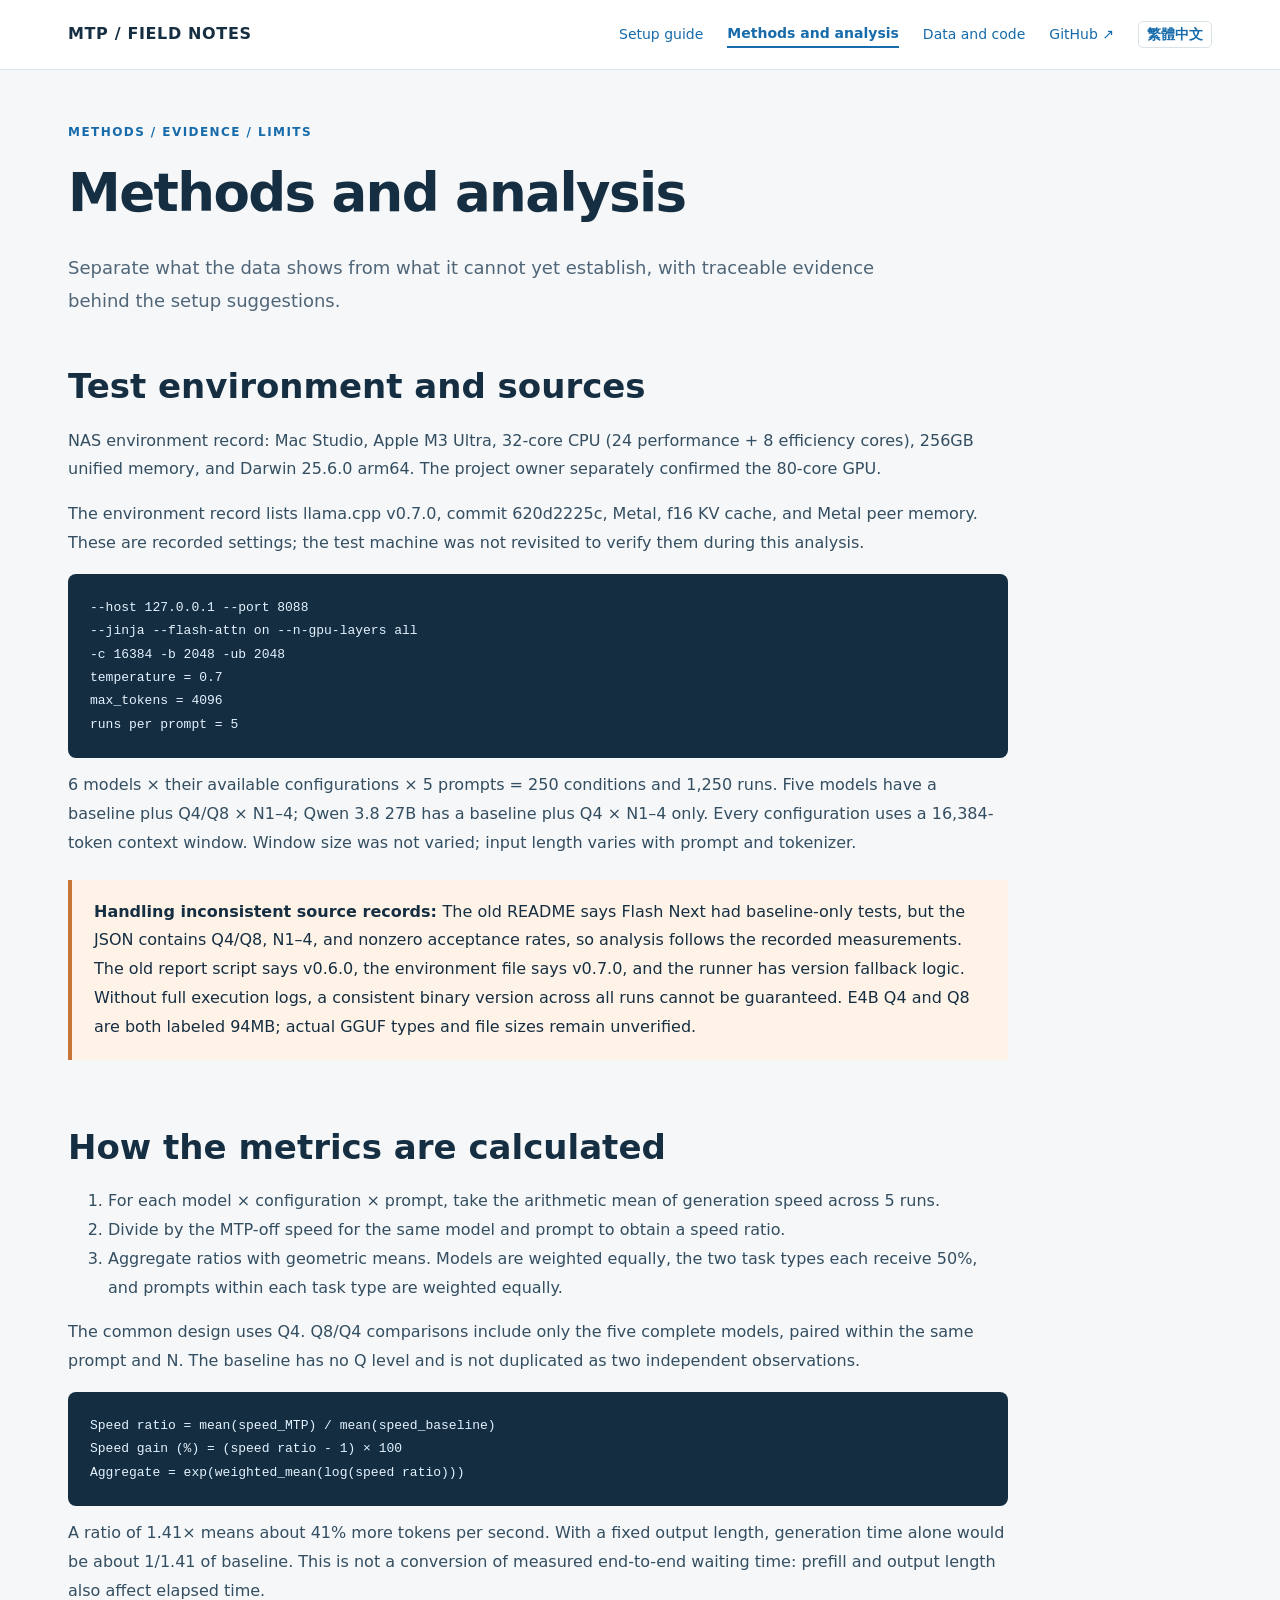
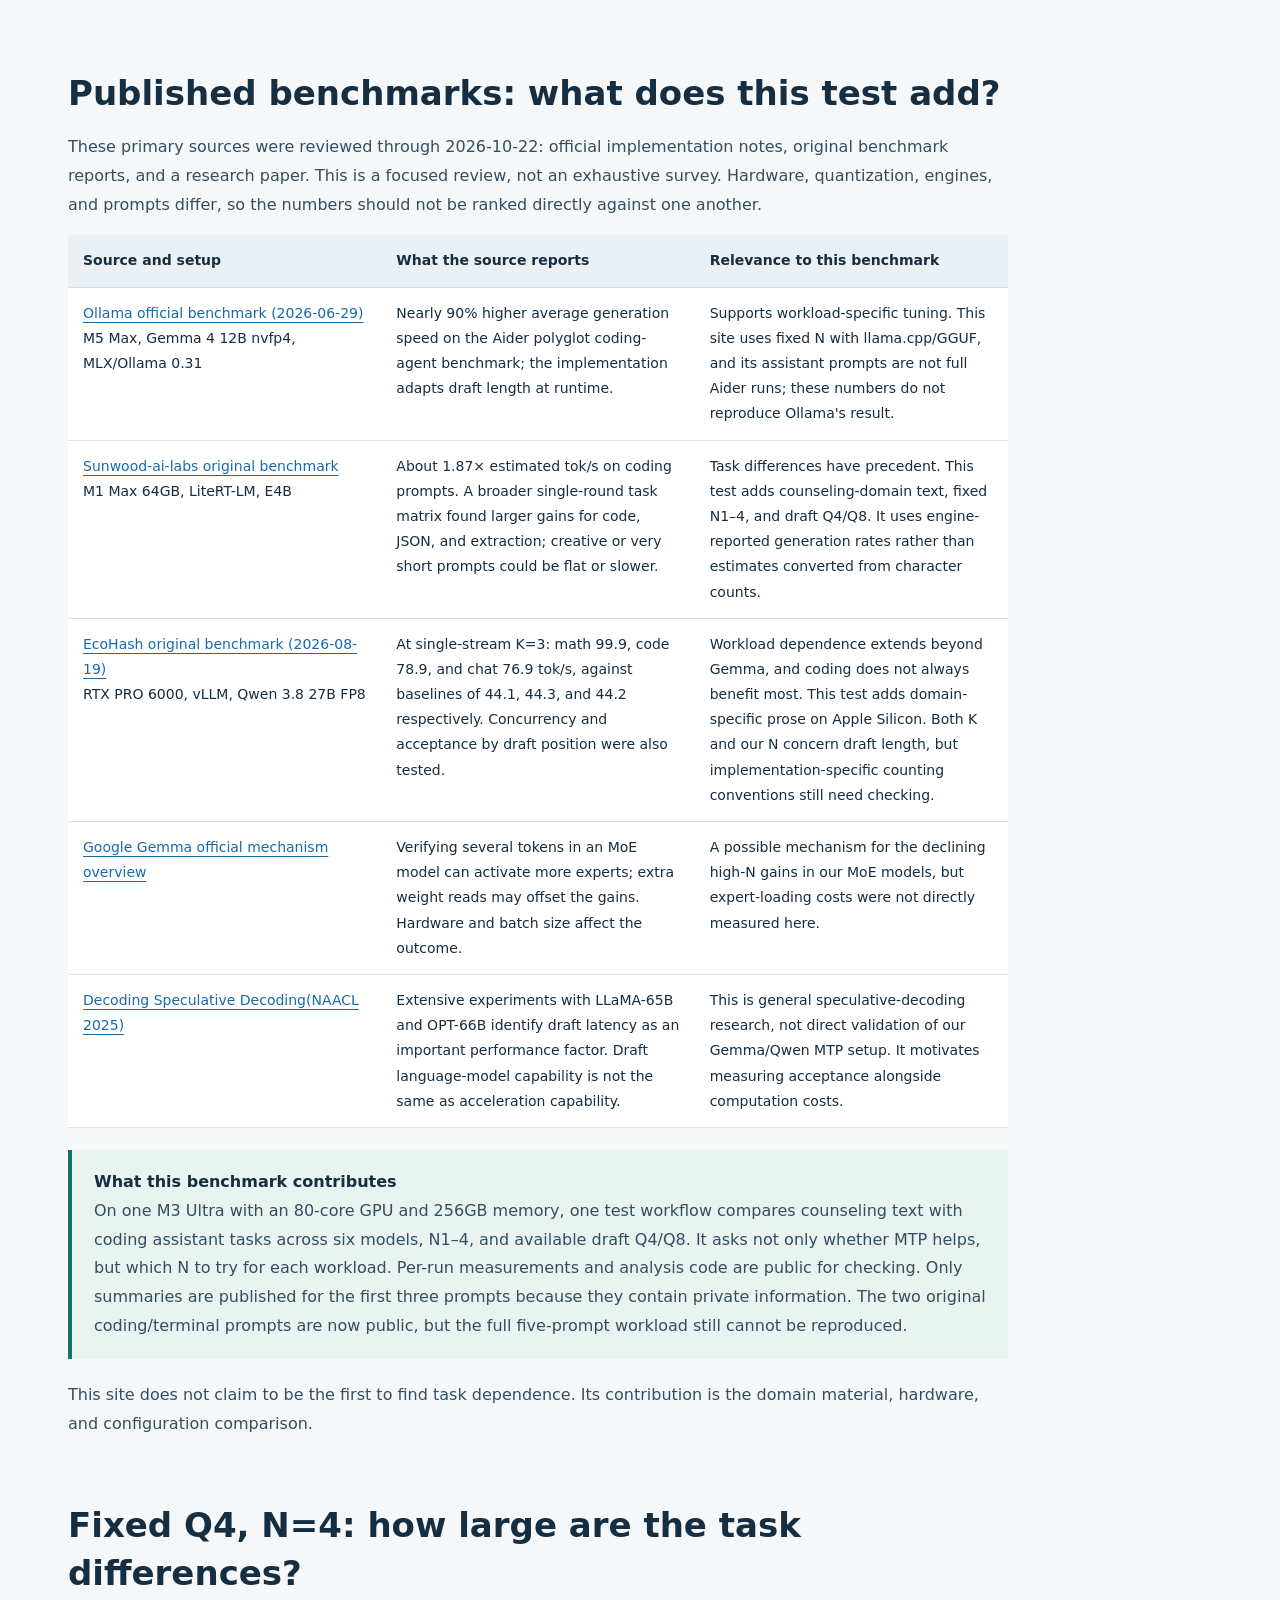
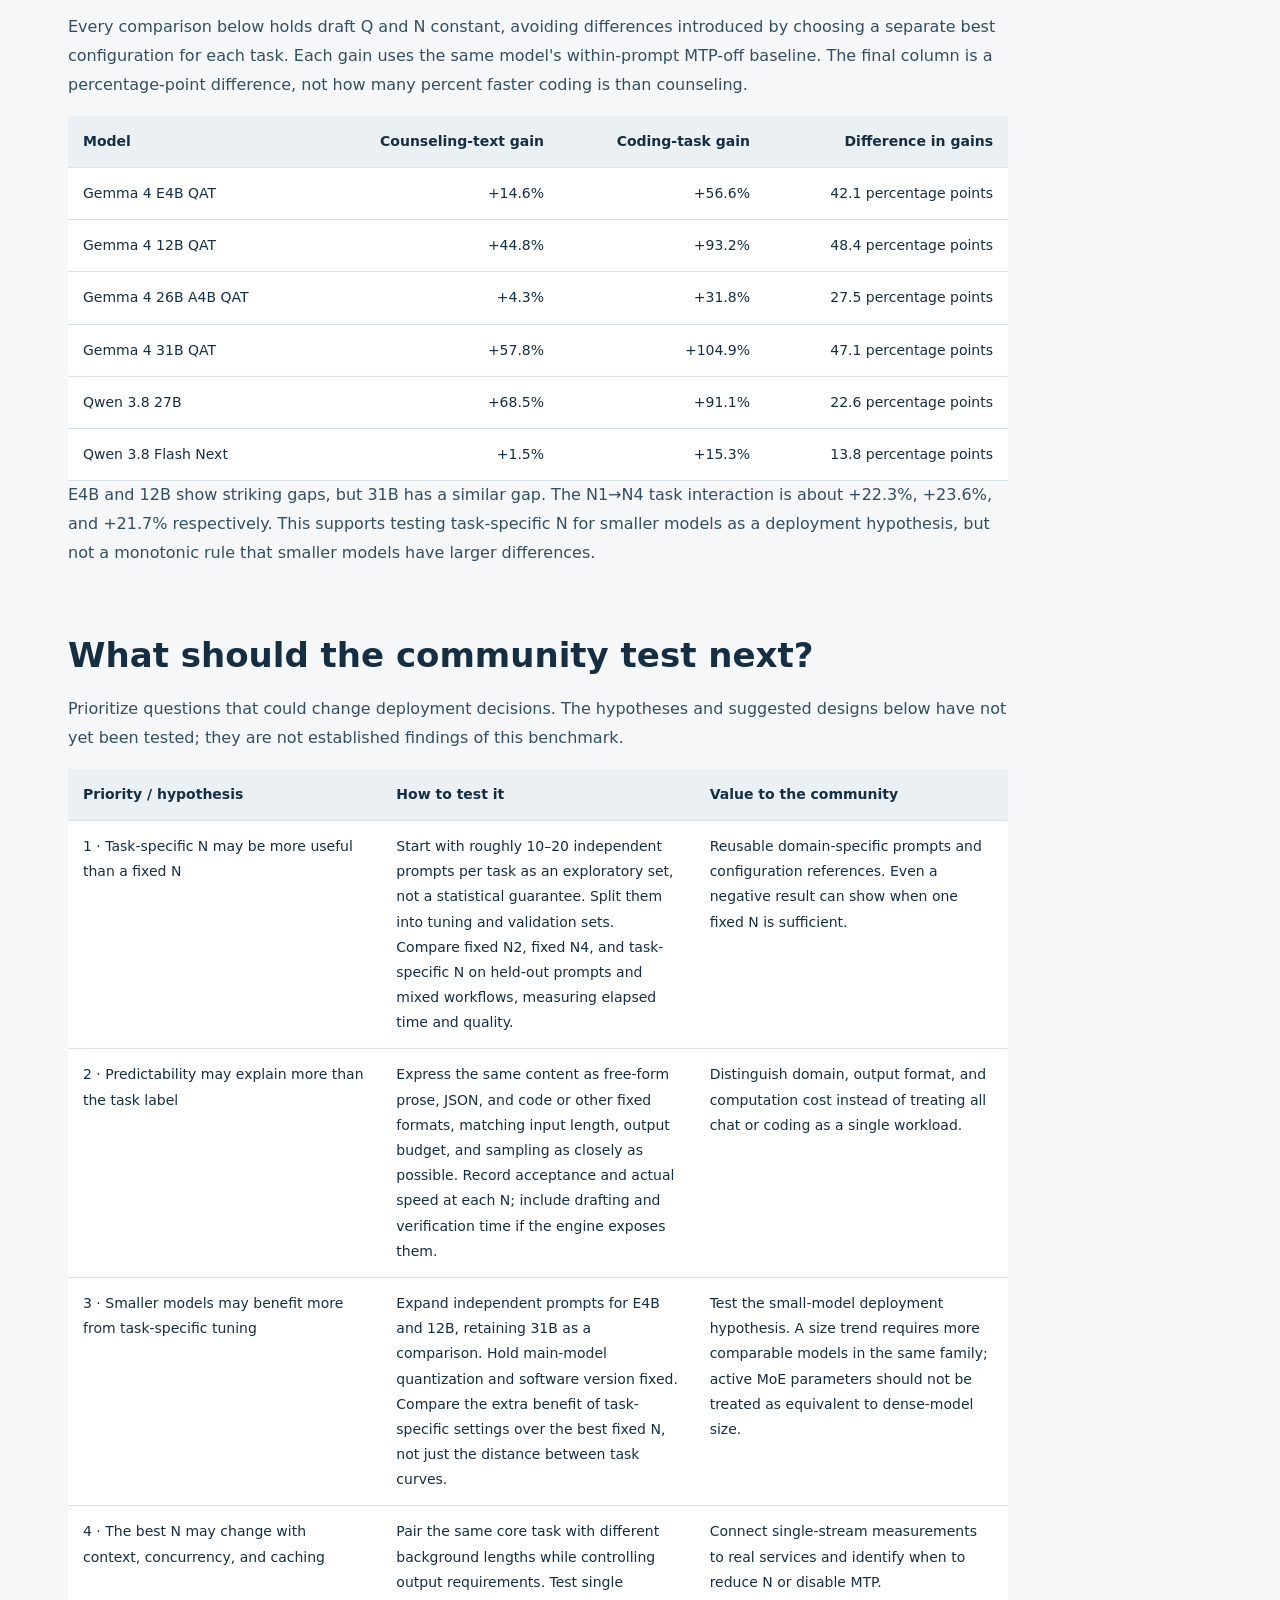
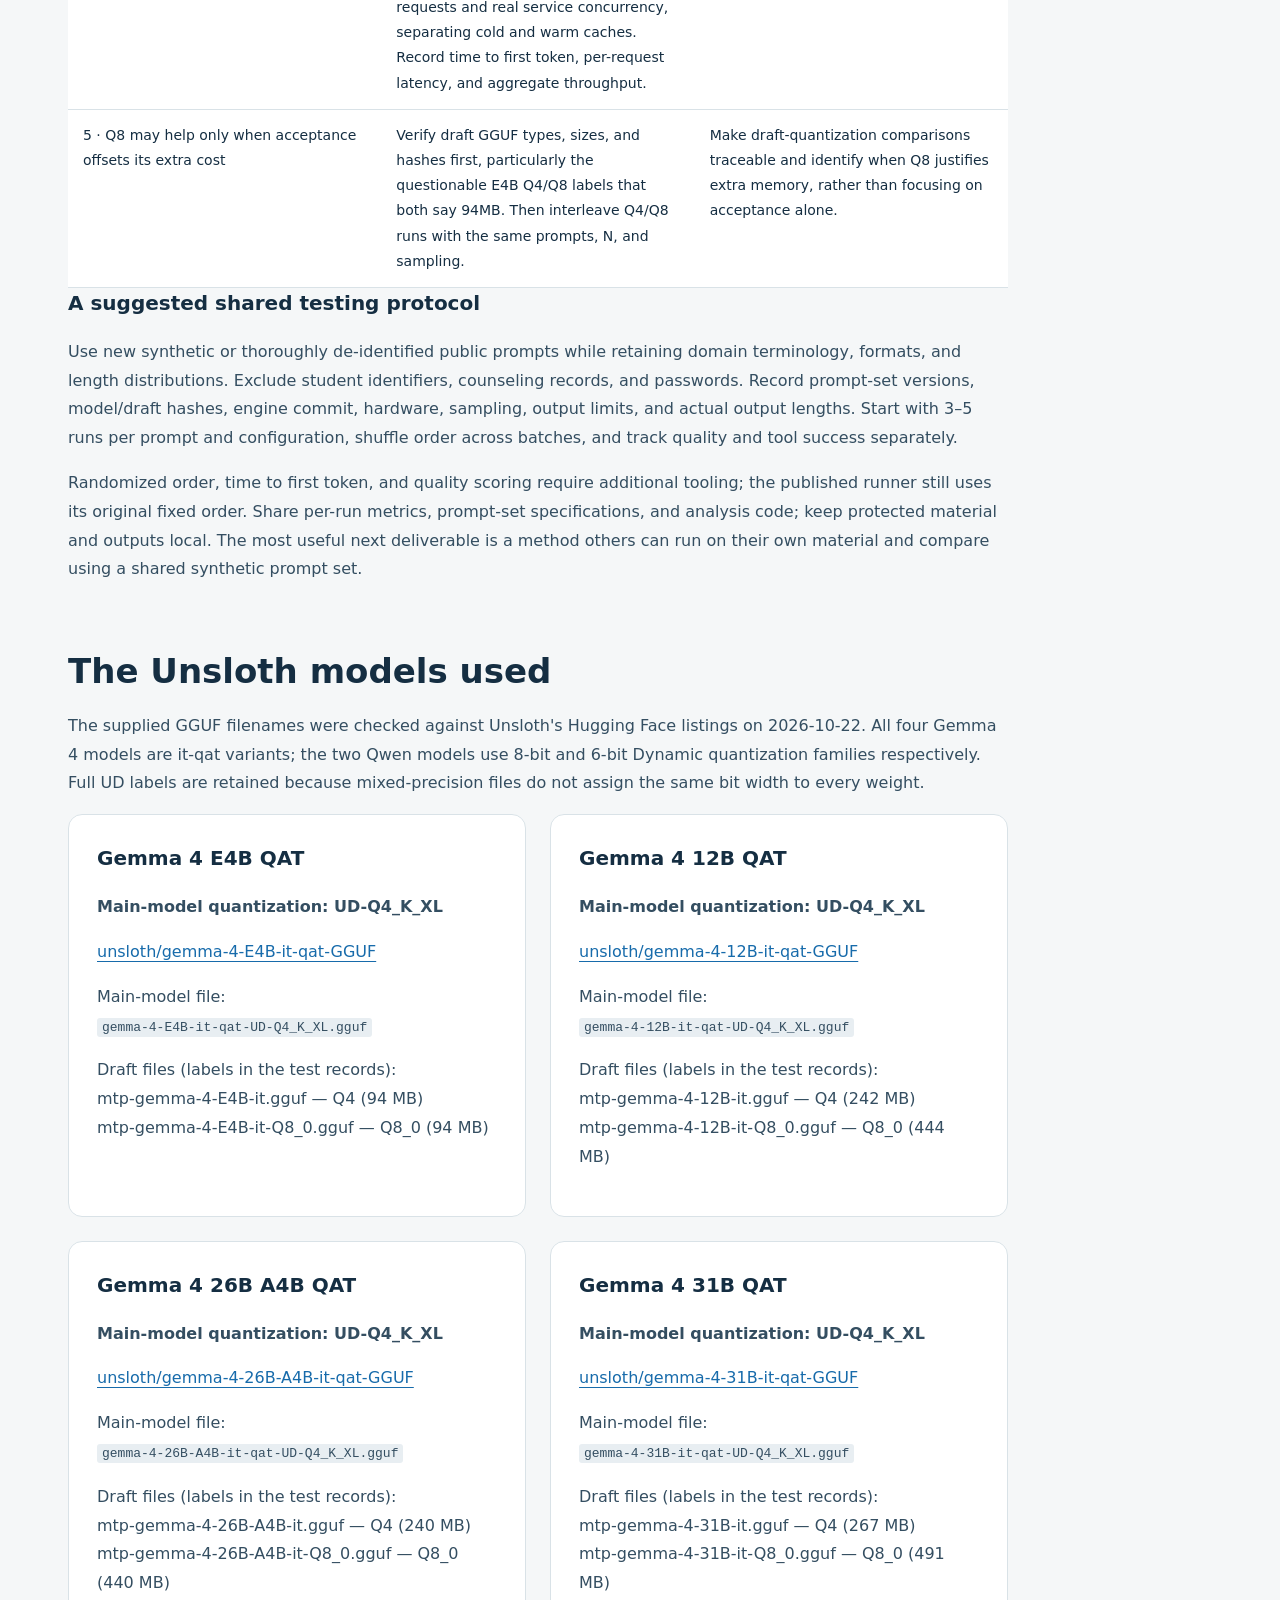
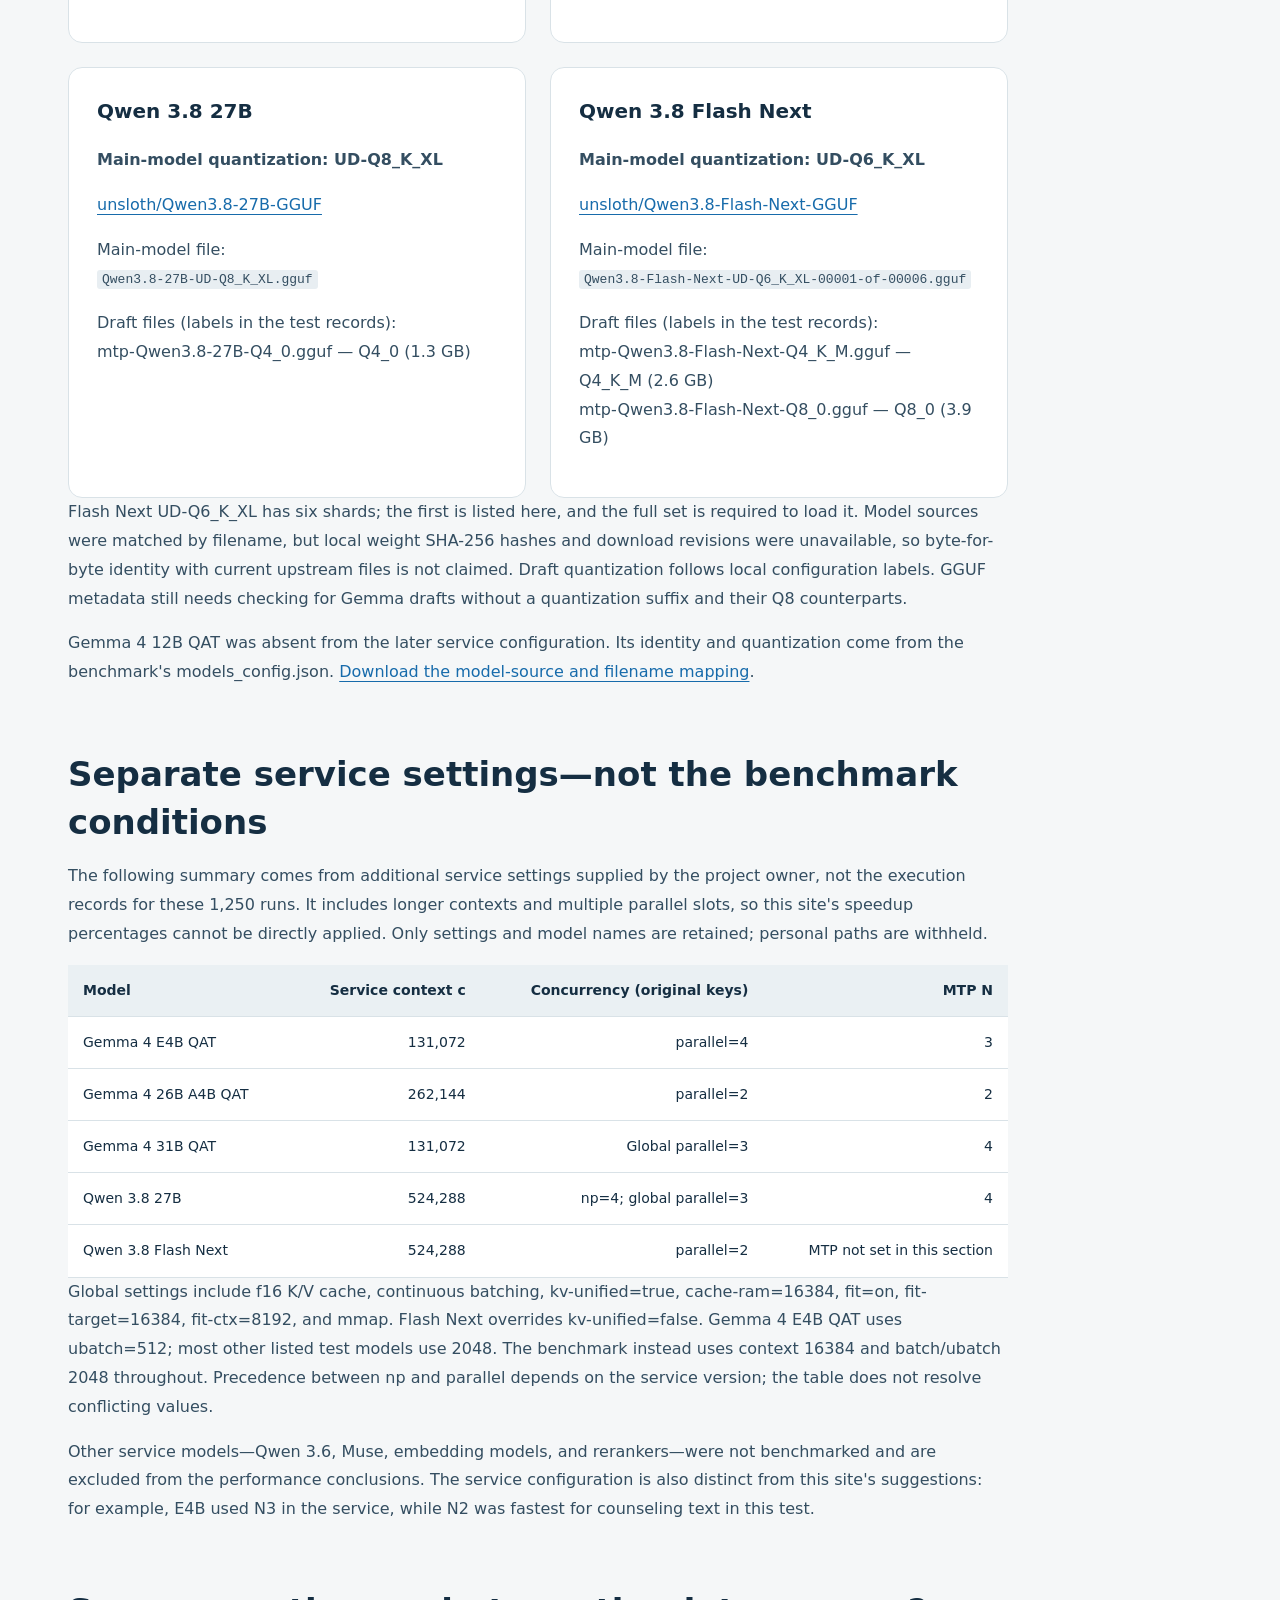
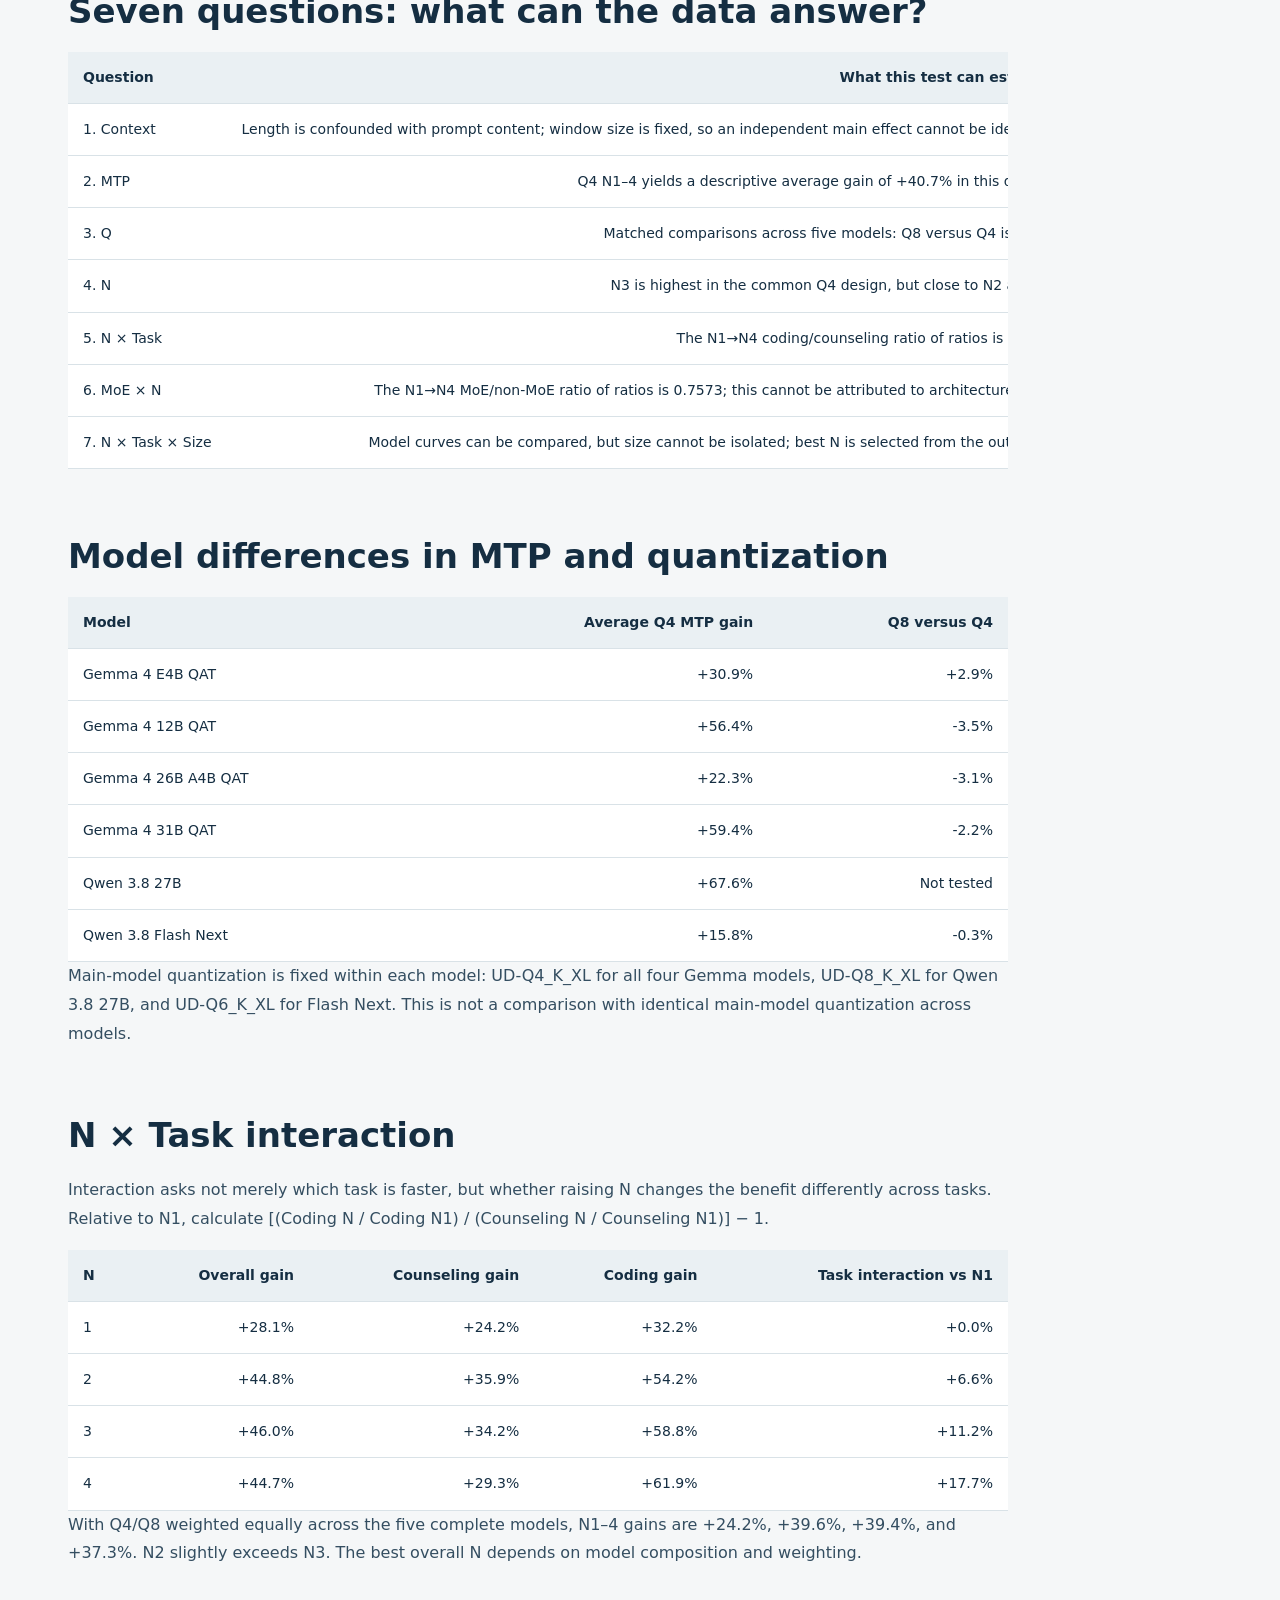
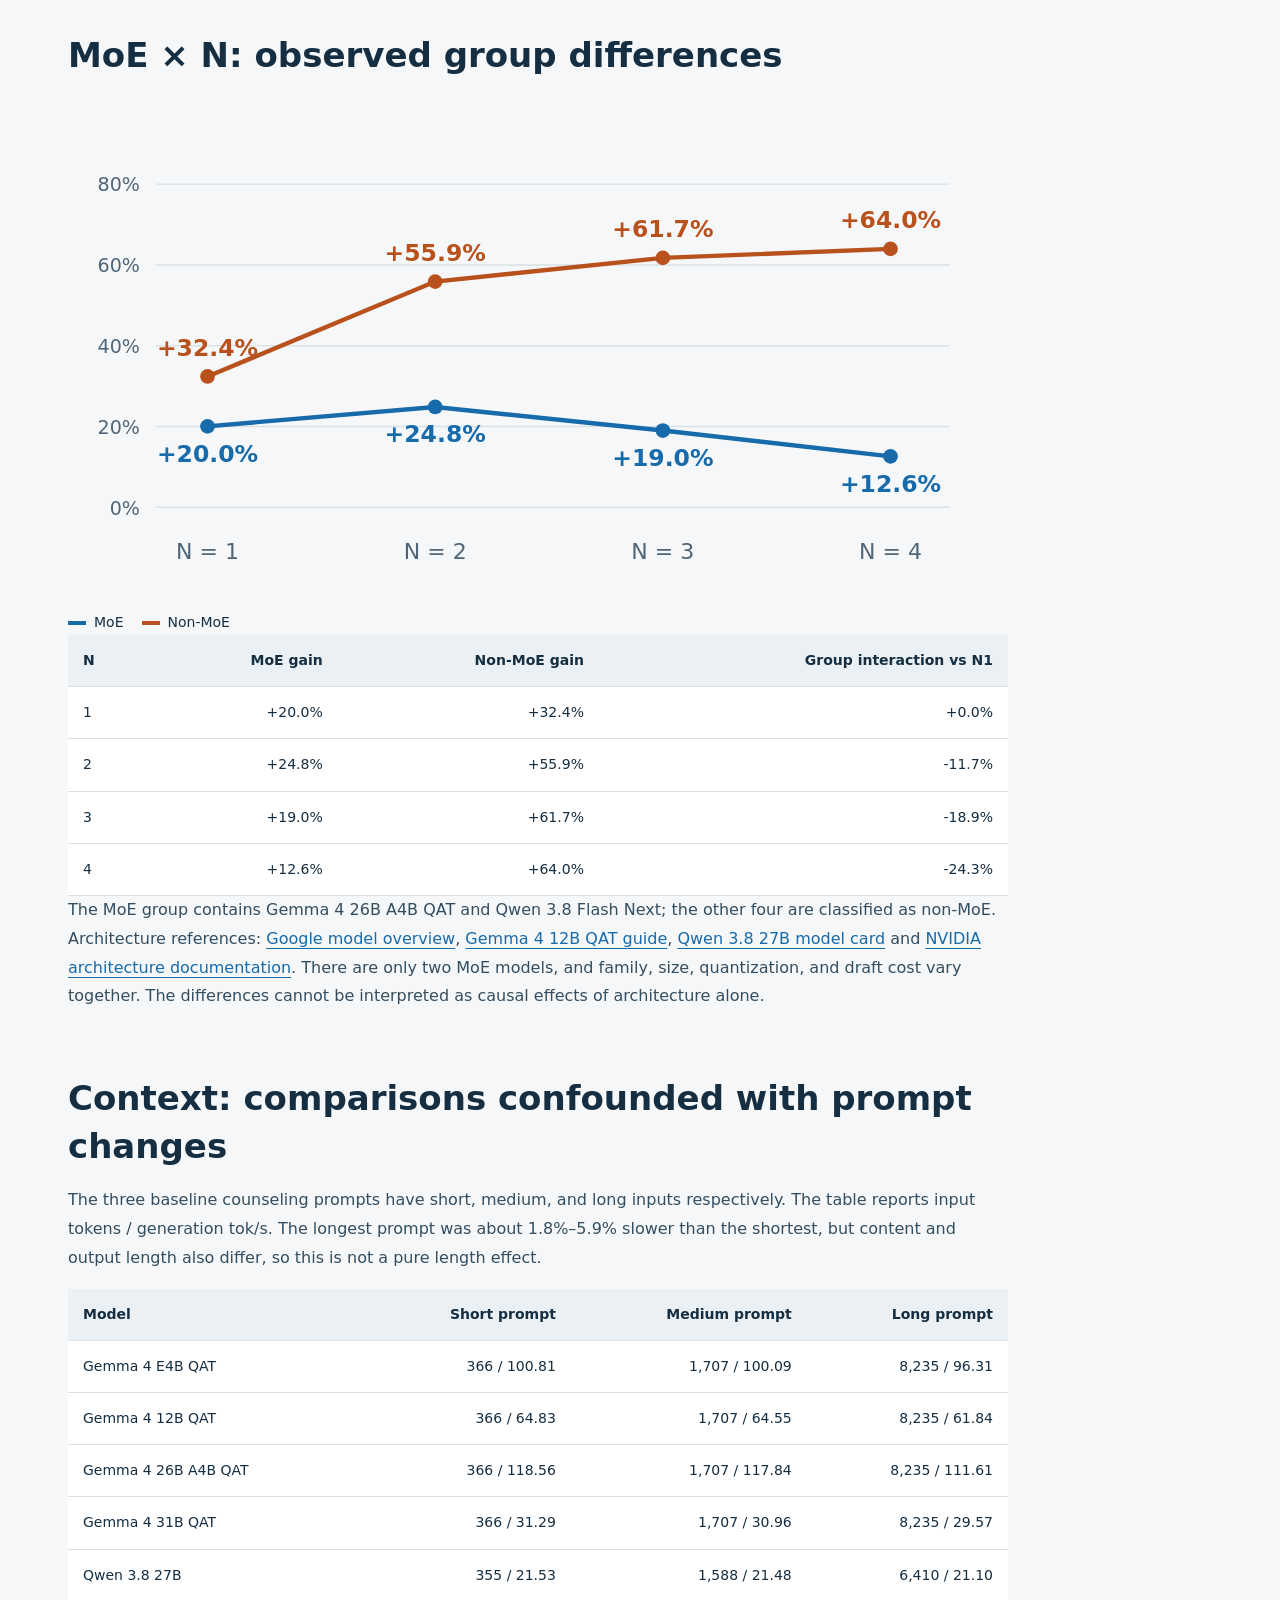
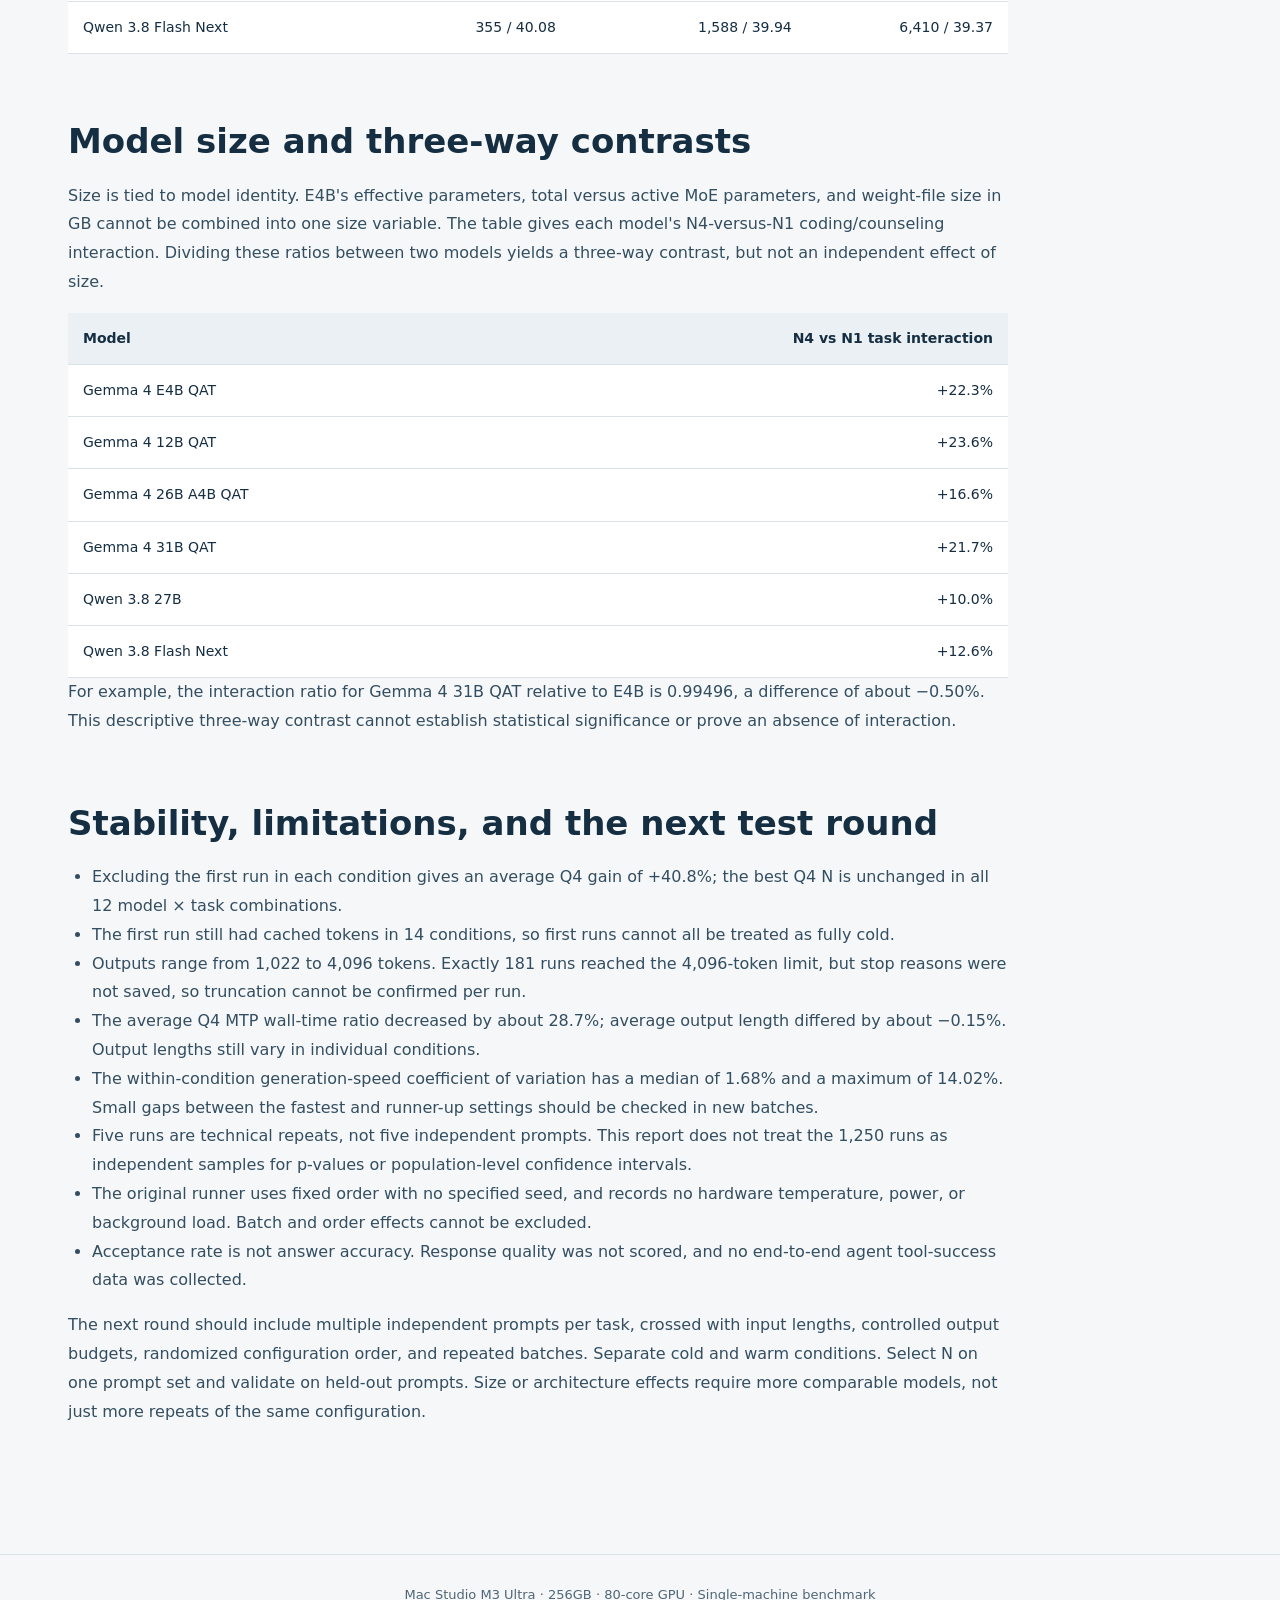
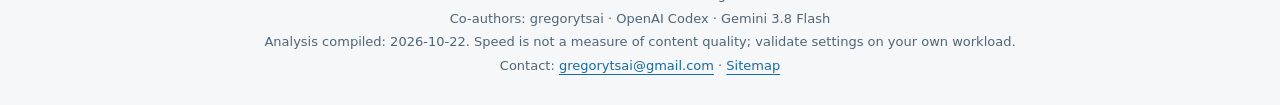
==== commit 9ca75a8b: "Revise bilingual MTP guide and publish task summaries with two original agent prompts" ====
--- a/analysis-en.html
+++ b/analysis-en.html
@@ -1,4 +1,4 @@
-<!doctype html><html lang="en"><head><meta charset="utf-8"><meta name="google-site-verification" content="mWQ59Rie_MkAK8-ilMG1MrZ9TO_OLtLBGmgvyCpdYcQ"><meta name="viewport" content="width=device-width, initial-scale=1"><title>Methods and Analysis | Mac Studio MTP Benchmarks</title><meta name="description" content="Mac Studio M3 Ultra 256GB, 80-core GPU: compare MTP across six models and N=1–4 for counseling text and coding assistant tasks."><link rel="canonical" href="https://gregorytsai.github.io/mac-studio-m3-ultra-mtp-benchmark/analysis-en.html"><link rel="sitemap" type="application/xml" href="sitemap.xml"><link rel="stylesheet" href="assets/style.css?v=c950894459"><link rel="alternate" hreflang="zh-Hant" href="https://gregorytsai.github.io/mac-studio-m3-ultra-mtp-benchmark/analysis.html"><link rel="alternate" hreflang="en" href="https://gregorytsai.github.io/mac-studio-m3-ultra-mtp-benchmark/analysis-en.html"><link rel="alternate" hreflang="x-default" href="https://gregorytsai.github.io/mac-studio-m3-ultra-mtp-benchmark/analysis.html"></head><body><a class="skip" href="#main">Skip to main content</a><header><nav aria-label="Main navigation"><a class="brand" href="index-en.html">MTP / FIELD NOTES</a><div class="links"><a href="index-en.html">Setup guide</a><a href="analysis-en.html" aria-current="page">Methods and analysis</a><a href="resources-en.html">Data and code</a><a href="https://github.com/gregorytsai/mac-studio-m3-ultra-mtp-benchmark">GitHub ↗</a><a class="language-switch" href="analysis.html" lang="zh-Hant" hreflang="zh-Hant">繁體中文</a></div></nav></header><main id="main"><div class="page-title"><div class="eyebrow">Methods / Evidence / Limits</div><h1>Methods and analysis</h1><p class="lead">Separate what the data shows from what it cannot yet establish, with traceable evidence behind the setup suggestions.</p></div><div class="prose"><section id="environment"><h2>Test environment and sources</h2><p>NAS environment record: Mac Studio, Apple M3 Ultra, 32-core CPU (24 performance + 8 efficiency cores), 256GB unified memory, and Darwin 25.6.0 arm64. The project owner separately confirmed the 80-core GPU.</p><p>The environment record lists llama.cpp v0.7.0, commit 620d2225c, Metal, f16 KV cache, and Metal peer memory. These are recorded settings; the test machine was not revisited to verify them during this analysis.</p><pre><code>--host 127.0.0.1 --port 8088
+<!doctype html><html lang="en"><head><meta charset="utf-8"><meta name="google-site-verification" content="mWQ59Rie_MkAK8-ilMG1MrZ9TO_OLtLBGmgvyCpdYcQ"><meta name="viewport" content="width=device-width, initial-scale=1"><title>Methods and Analysis | Mac Studio MTP Benchmarks</title><meta name="description" content="Mac Studio M3 Ultra 256GB, 80-core GPU: compare MTP across six models and N=1–4 for counseling text and coding assistant tasks."><link rel="canonical" href="https://gregorytsai.github.io/mac-studio-m3-ultra-mtp-benchmark/analysis-en.html"><link rel="sitemap" type="application/xml" href="sitemap.xml"><link rel="stylesheet" href="assets/style.css?v=3d9e9a990e"><link rel="alternate" hreflang="zh-Hant" href="https://gregorytsai.github.io/mac-studio-m3-ultra-mtp-benchmark/analysis.html"><link rel="alternate" hreflang="en" href="https://gregorytsai.github.io/mac-studio-m3-ultra-mtp-benchmark/analysis-en.html"><link rel="alternate" hreflang="x-default" href="https://gregorytsai.github.io/mac-studio-m3-ultra-mtp-benchmark/analysis.html"></head><body><a class="skip" href="#main">Skip to main content</a><header><nav aria-label="Main navigation"><a class="brand" href="index-en.html">MTP / FIELD NOTES</a><div class="links"><a href="index-en.html">Setup guide</a><a href="analysis-en.html" aria-current="page">Methods and analysis</a><a href="resources-en.html">Data and code</a><a href="https://github.com/gregorytsai/mac-studio-m3-ultra-mtp-benchmark">GitHub ↗</a><a class="language-switch" href="analysis.html" lang="zh-Hant" hreflang="zh-Hant">繁體中文</a></div></nav></header><main id="main"><div class="page-title"><div class="eyebrow">Methods / Evidence / Limits</div><h1>Methods and analysis</h1><p class="lead">Separate what the data shows from what it cannot yet establish, with traceable evidence behind the setup suggestions.</p></div><div class="prose"><section id="environment"><h2>Test environment and sources</h2><p>NAS environment record: Mac Studio, Apple M3 Ultra, 32-core CPU (24 performance + 8 efficiency cores), 256GB unified memory, and Darwin 25.6.0 arm64. The project owner separately confirmed the 80-core GPU.</p><p>The environment record lists llama.cpp v0.7.0, commit 620d2225c, Metal, f16 KV cache, and Metal peer memory. These are recorded settings; the test machine was not revisited to verify them during this analysis.</p><pre><code>--host 127.0.0.1 --port 8088
 --jinja --flash-attn on --n-gpu-layers all
 -c 16384 -b 2048 -ub 2048
 temperature = 0.7
@@ -6,4 +6,4 @@
 runs per prompt = 5</code></pre><p>6 models × their available configurations × 5 prompts = 250 conditions and 1,250 runs. Five models have a baseline plus Q4/Q8 × N1–4; Qwen 3.8 27B has a baseline plus Q4 × N1–4 only. Every configuration uses a 16,384-token context window. Window size was not varied; input length varies with prompt and tokenizer.</p><div class="note"><strong>Handling inconsistent source records: </strong>The old README says Flash Next had baseline-only tests, but the JSON contains Q4/Q8, N1–4, and nonzero acceptance rates, so analysis follows the recorded measurements. The old report script says v0.6.0, the environment file says v0.7.0, and the runner has version fallback logic. Without full execution logs, a consistent binary version across all runs cannot be guaranteed. E4B Q4 and Q8 are both labeled 94MB; actual GGUF types and file sizes remain unverified.</div></section>
 <section><h2>How the metrics are calculated</h2><ol><li>For each model × configuration × prompt, take the arithmetic mean of generation speed across 5 runs.</li><li>Divide by the MTP-off speed for the same model and prompt to obtain a speed ratio.</li><li>Aggregate ratios with geometric means. Models are weighted equally, the two task types each receive 50%, and prompts within each task type are weighted equally.</li></ol><p>The common design uses Q4. Q8/Q4 comparisons include only the five complete models, paired within the same prompt and N. The baseline has no Q level and is not duplicated as two independent observations.</p><pre><code>Speed ratio = mean(speed_MTP) / mean(speed_baseline)
 Speed gain (%) = (speed ratio - 1) × 100
-Aggregate = exp(weighted_mean(log(speed ratio)))</code></pre><p>A ratio of 1.41× means about 41% more tokens per second. With a fixed output length, generation time alone would be about 1/1.41 of baseline. This is not a conversion of measured end-to-end waiting time: prefill and output length also affect elapsed time.</p></section><section id="related-work"><h2>Published benchmarks: what does this test add?</h2><p>These primary sources were reviewed through 2026-10-22: official implementation notes, original benchmark reports, and a research paper. This is a focused review, not an exhaustive survey. Hardware, quantization, engines, and prompts differ, so the numbers should not be ranked directly against one another.</p><div class="table-wrap"><table><thead><tr><th>Source and setup</th><th>What the source reports</th><th>Relevance to this benchmark</th></tr></thead><tbody><tr><td><a href="https://registry.ollama.com/blog/faster-gemma-4-mlx-mtp">Ollama official benchmark (2026-06-29)</a><br>M5 Max, Gemma 4 12B nvfp4, MLX/Ollama 0.31</td><td>Nearly 90% higher average generation speed on the Aider polyglot coding-agent benchmark; the implementation adapts draft length at runtime.</td><td>Supports workload-specific tuning. This site uses fixed N with llama.cpp/GGUF, and its assistant prompts are not full Aider runs; these numbers do not reproduce Ollama's result.</td></tr><tr><td><a href="https://github.com/Sunwood-ai-labs/gemma4-mtp-benchmark/blob/main/README.md">Sunwood-ai-labs original benchmark</a><br>M1 Max 64GB, LiteRT-LM, E4B</td><td>About 1.87× estimated tok/s on coding prompts. A broader single-round task matrix found larger gains for code, JSON, and extraction; creative or very short prompts could be flat or slower.</td><td>Task differences have precedent. This test adds counseling-domain text, fixed N1–4, and draft Q4/Q8. It uses engine-reported generation rates rather than estimates converted from character counts.</td></tr><tr><td><a href="https://github.com/ecohash-ai/ecohash-benchmarks/blob/main/llm/speculative-decoding-qwen3.8-27b.md">EcoHash original benchmark (2026-08-19)</a><br>RTX PRO 6000, vLLM, Qwen 3.8 27B FP8</td><td>At single-stream K=3: math 99.9, code 78.9, and chat 76.9 tok/s, against baselines of 44.1, 44.3, and 44.2 respectively. Concurrency and acceptance by draft position were also tested.</td><td>Workload dependence extends beyond Gemma, and coding does not always benefit most. This test adds domain-specific prose on Apple Silicon. Both K and our N concern draft length, but implementation-specific counting conventions still need checking.</td></tr><tr><td><a href="https://ai.google.dev/gemma/docs/mtp/overview">Google Gemma official mechanism overview</a></td><td>Verifying several tokens in an MoE model can activate more experts; extra weight reads may offset the gains. Hardware and batch size affect the outcome.</td><td>A possible mechanism for the declining high-N gains in our MoE models, but expert-loading costs were not directly measured here.</td></tr><tr><td><a href="https://arxiv.org/abs/2402.01528">Decoding Speculative Decoding(NAACL 2025)</a></td><td>Extensive experiments with LLaMA-65B and OPT-66B identify draft latency as an important performance factor. Draft language-model capability is not the same as acceleration capability.</td><td>This is general speculative-decoding research, not direct validation of our Gemma/Qwen MTP setup. It motivates measuring acceptance alongside computation costs.</td></tr></tbody></table></div><div class="callout"><strong>What this benchmark contributes</strong><p>On one M3 Ultra with an 80-core GPU and 256GB memory, one test workflow compares counseling text with coding assistant tasks across six models, N1–4, and available draft Q4/Q8. It asks not only whether MTP helps, but which N to try for each workload. Per-run measurements and analysis code are public for checking. The original prompts contain private information and are withheld, so the original workload cannot yet be fully reproduced.</p></div><p>This site does not claim to be the first to find task dependence. Its contribution is the domain material, hardware, and configuration comparison.</p></section><section id="task-evidence"><h2>Fixed Q4, N=4: how large are the task differences?</h2><p>Every comparison below holds draft Q and N constant, avoiding differences introduced by choosing a separate best configuration for each task. Each gain uses the same model's within-prompt MTP-off baseline. The final column is a percentage-point difference, not how many percent faster coding is than counseling.</p><div class="table-wrap"><table><thead><tr><th>Model</th><th>Counseling-text gain</th><th>Coding-task gain</th><th>Difference in gains</th></tr></thead><tbody><tr><td>Gemma 4 E4B QAT</td><td>+14.6%</td><td>+56.6%</td><td>42.1 percentage points</td></tr><tr><td>Gemma 4 12B QAT</td><td>+44.8%</td><td>+93.2%</td><td>48.4 percentage points</td></tr><tr><td>Gemma 4 26B A4B QAT</td><td>+4.3%</td><td>+31.8%</td><td>27.5 percentage points</td></tr><tr><td>Gemma 4 31B QAT</td><td>+57.8%</td><td>+104.9%</td><td>47.1 percentage points</td></tr><tr><td>Qwen 3.8 27B</td><td>+68.5%</td><td>+91.1%</td><td>22.6 percentage points</td></tr><tr><td>Qwen 3.8 Flash Next</td><td>+1.5%</td><td>+15.3%</td><td>13.8 percentage points</td></tr></tbody></table></div><p>E4B and 12B show striking gaps, but 31B has a similar gap. The N1→N4 task interaction is about +22.3%, +23.6%, and +21.7% respectively. This supports testing task-specific N for smaller models as a deployment hypothesis, but not a monotonic rule that smaller models have larger differences.</p></section><section id="next-tests"><h2>What should the community test next?</h2><p>Prioritize questions that could change deployment decisions. The hypotheses and suggested designs below have not yet been tested; they are not established findings of this benchmark.</p><div class="table-wrap"><table><thead><tr><th>Priority / hypothesis</th><th>How to test it</th><th>Value to the community</th></tr></thead><tbody><tr><td>1 · Task-specific N may be more useful than a fixed N</td><td>Start with roughly 10–20 independent prompts per task as an exploratory set, not a statistical guarantee. Split them into tuning and validation sets. Compare fixed N2, fixed N4, and task-specific N on held-out prompts and mixed workflows, measuring elapsed time and quality.</td><td>Reusable domain-specific prompts and configuration references. Even a negative result can show when one fixed N is sufficient.</td></tr><tr><td>2 · Predictability may explain more than the task label</td><td>Express the same content as free-form prose, JSON, and code or other fixed formats, matching input length, output budget, and sampling as closely as possible. Record acceptance and actual speed at each N; include drafting and verification time if the engine exposes them.</td><td>Distinguish domain, output format, and computation cost instead of treating all chat or coding as a single workload.</td></tr><tr><td>3 · Smaller models may benefit more from task-specific tuning</td><td>Expand independent prompts for E4B and 12B, retaining 31B as a comparison. Hold main-model quantization and software version fixed. Compare the extra benefit of task-specific settings over the best fixed N, not just the distance between task curves.</td><td>Test the small-model deployment hypothesis. A size trend requires more comparable models in the same family; active MoE parameters should not be treated as equivalent to dense-model size.</td></tr><tr><td>4 · The best N may change with context, concurrency, and caching</td><td>Pair the same core task with different background lengths while controlling output requirements. Test single requests and real service concurrency, separating cold and warm caches. Record time to first token, per-request latency, and aggregate throughput.</td><td>Connect single-stream measurements to real services and identify when to reduce N or disable MTP.</td></tr><tr><td>5 · Q8 may help only when acceptance offsets its extra cost</td><td>Verify draft GGUF types, sizes, and hashes first, particularly the questionable E4B Q4/Q8 labels that both say 94MB. Then interleave Q4/Q8 runs with the same prompts, N, and sampling.</td><td>Make draft-quantization comparisons traceable and identify when Q8 justifies extra memory, rather than focusing on acceptance alone.</td></tr></tbody></table></div><h3>A suggested shared testing protocol</h3><p>Use new synthetic or thoroughly de-identified public prompts while retaining domain terminology, formats, and length distributions. Exclude student identifiers, counseling records, and passwords. Record prompt-set versions, model/draft hashes, engine commit, hardware, sampling, output limits, and actual output lengths. Start with 3–5 runs per prompt and configuration, shuffle order across batches, and track quality and tool success separately.</p><p>Randomized order, time to first token, and quality scoring require additional tooling; the published runner still uses its original fixed order. Share per-run metrics, prompt-set specifications, and analysis code; keep protected material and outputs local. The most useful next deliverable is a method others can run on their own material and compare using a shared synthetic prompt set.</p></section><section id="model-sources"><h2>The Unsloth models used</h2><p>The supplied GGUF filenames were checked against Unsloth's Hugging Face listings on 2026-10-22. All four Gemma 4 models are it-qat variants; the two Qwen models use 8-bit and 6-bit Dynamic quantization families respectively. Full UD labels are retained because mixed-precision files do not assign the same bit width to every weight.</p><div class="two"><article class="panel"><h3>Gemma 4 E4B QAT</h3><p><strong>Main-model quantization: UD-Q4_K_XL</strong></p><p class="file"><a href="https://huggingface.co/unsloth/gemma-4-E4B-it-qat-GGUF">unsloth/gemma-4-E4B-it-qat-GGUF</a></p><p class="file">Main-model file:<br><code>gemma-4-E4B-it-qat-UD-Q4_K_XL.gguf</code></p><p class="file">Draft files (labels in the test records):<br>mtp-gemma-4-E4B-it.gguf — Q4 (94 MB)<br>mtp-gemma-4-E4B-it-Q8_0.gguf — Q8_0 (94 MB)</p></article><article class="panel"><h3>Gemma 4 12B QAT</h3><p><strong>Main-model quantization: UD-Q4_K_XL</strong></p><p class="file"><a href="https://huggingface.co/unsloth/gemma-4-12B-it-qat-GGUF">unsloth/gemma-4-12B-it-qat-GGUF</a></p><p class="file">Main-model file:<br><code>gemma-4-12B-it-qat-UD-Q4_K_XL.gguf</code></p><p class="file">Draft files (labels in the test records):<br>mtp-gemma-4-12B-it.gguf — Q4 (242 MB)<br>mtp-gemma-4-12B-it-Q8_0.gguf — Q8_0 (444 MB)</p></article><article class="panel"><h3>Gemma 4 26B A4B QAT</h3><p><strong>Main-model quantization: UD-Q4_K_XL</strong></p><p class="file"><a href="https://huggingface.co/unsloth/gemma-4-26B-A4B-it-qat-GGUF">unsloth/gemma-4-26B-A4B-it-qat-GGUF</a></p><p class="file">Main-model file:<br><code>gemma-4-26B-A4B-it-qat-UD-Q4_K_XL.gguf</code></p><p class="file">Draft files (labels in the test records):<br>mtp-gemma-4-26B-A4B-it.gguf — Q4 (240 MB)<br>mtp-gemma-4-26B-A4B-it-Q8_0.gguf — Q8_0 (440 MB)</p></article><article class="panel"><h3>Gemma 4 31B QAT</h3><p><strong>Main-model quantization: UD-Q4_K_XL</strong></p><p class="file"><a href="https://huggingface.co/unsloth/gemma-4-31B-it-qat-GGUF">unsloth/gemma-4-31B-it-qat-GGUF</a></p><p class="file">Main-model file:<br><code>gemma-4-31B-it-qat-UD-Q4_K_XL.gguf</code></p><p class="file">Draft files (labels in the test records):<br>mtp-gemma-4-31B-it.gguf — Q4 (267 MB)<br>mtp-gemma-4-31B-it-Q8_0.gguf — Q8_0 (491 MB)</p></article><article class="panel"><h3>Qwen 3.8 27B</h3><p><strong>Main-model quantization: UD-Q8_K_XL</strong></p><p class="file"><a href="https://huggingface.co/unsloth/Qwen3.8-27B-GGUF">unsloth/Qwen3.8-27B-GGUF</a></p><p class="file">Main-model file:<br><code>Qwen3.8-27B-UD-Q8_K_XL.gguf</code></p><p class="file">Draft files (labels in the test records):<br>mtp-Qwen3.8-27B-Q4_0.gguf — Q4_0 (1.3 GB)</p></article><article class="panel"><h3>Qwen 3.8 Flash Next</h3><p><strong>Main-model quantization: UD-Q6_K_XL</strong></p><p class="file"><a href="https://huggingface.co/unsloth/Qwen3.8-Flash-Next-GGUF">unsloth/Qwen3.8-Flash-Next-GGUF</a></p><p class="file">Main-model file:<br><code>Qwen3.8-Flash-Next-UD-Q6_K_XL-00001-of-00006.gguf</code></p><p class="file">Draft files (labels in the test records):<br>mtp-Qwen3.8-Flash-Next-Q4_K_M.gguf — Q4_K_M (2.6 GB)<br>mtp-Qwen3.8-Flash-Next-Q8_0.gguf — Q8_0 (3.9 GB)</p></article></div><p>Flash Next UD-Q6_K_XL has six shards; the first is listed here, and the full set is required to load it. Model sources were matched by filename, but local weight SHA-256 hashes and download revisions were unavailable, so byte-for-byte identity with current upstream files is not claimed. Draft quantization follows local configuration labels. GGUF metadata still needs checking for Gemma drafts without a quantization suffix and their Q8 counterparts.</p><p>Gemma 4 12B QAT was absent from the later service configuration. Its identity and quantization come from the benchmark's models_config.json. <a href="data/model_sources.json">Download the model-source and filename mapping</a>.</p></section><section><h2>Separate service settings—not the benchmark conditions</h2><p>The following summary comes from additional service settings supplied by the project owner, not the execution records for these 1,250 runs. It includes longer contexts and multiple parallel slots, so this site's speedup percentages cannot be directly applied. Only settings and model names are retained; personal paths are withheld.</p><div class="table-wrap"><table><thead><tr><th>Model</th><th>Service context c</th><th>Concurrency (original keys)</th><th>MTP N</th></tr></thead><tbody><tr><td>Gemma 4 E4B QAT</td><td>131,072</td><td>parallel=4</td><td>3</td></tr><tr><td>Gemma 4 26B A4B QAT</td><td>262,144</td><td>parallel=2</td><td>2</td></tr><tr><td>Gemma 4 31B QAT</td><td>131,072</td><td>Global parallel=3</td><td>4</td></tr><tr><td>Qwen 3.8 27B</td><td>524,288</td><td>np=4; global parallel=3</td><td>4</td></tr><tr><td>Qwen 3.8 Flash Next</td><td>524,288</td><td>parallel=2</td><td>MTP not set in this section</td></tr></tbody></table></div><p>Global settings include f16 K/V cache, continuous batching, kv-unified=true, cache-ram=16384, fit=on, fit-target=16384, fit-ctx=8192, and mmap. Flash Next overrides kv-unified=false. Gemma 4 E4B QAT uses ubatch=512; most other listed test models use 2048. The benchmark instead uses context 16384 and batch/ubatch 2048 throughout. Precedence between np and parallel depends on the service version; the table does not resolve conflicting values.</p><p>Other service models—Qwen 3.6, Muse, embedding models, and rerankers—were not benchmarked and are excluded from the performance conclusions. The service configuration is also distinct from this site's suggestions: for example, E4B used N3 in the service, while N2 was fastest for counseling text in this test.</p></section><section><h2>Seven questions: what can the data answer?</h2><div class="table-wrap"><table><thead><tr><th>Question</th><th>What this test can establish</th></tr></thead><tbody><tr><td>1. Context</td><td>Length is confounded with prompt content; window size is fixed, so an independent main effect cannot be identified.</td></tr><tr><td>2. MTP</td><td>Q4 N1–4 yields a descriptive average gain of +40.7% in this dataset.</td></tr><tr><td>3. Q</td><td>Matched comparisons across five models: Q8 versus Q4 is -1.3%.</td></tr><tr><td>4. N</td><td>N3 is highest in the common Q4 design, but close to N2 and N4.</td></tr><tr><td>5. N × Task</td><td>The N1→N4 coding/counseling ratio of ratios is 1.1767.</td></tr><tr><td>6. MoE × N</td><td>The N1→N4 MoE/non-MoE ratio of ratios is 0.7573; this cannot be attributed to architecture alone.</td></tr><tr><td>7. N × Task × Size</td><td>Model curves can be compared, but size cannot be isolated; best N is selected from the outcomes.</td></tr></tbody></table></div></section><section><h2>Model differences in MTP and quantization</h2><div class="table-wrap"><table><thead><tr><th>Model</th><th>Average Q4 MTP gain</th><th>Q8 versus Q4</th></tr></thead><tbody><tr><td>Gemma 4 E4B QAT</td><td>+30.9%</td><td>+2.9%</td></tr><tr><td>Gemma 4 12B QAT</td><td>+56.4%</td><td>-3.5%</td></tr><tr><td>Gemma 4 26B A4B QAT</td><td>+22.3%</td><td>-3.1%</td></tr><tr><td>Gemma 4 31B QAT</td><td>+59.4%</td><td>-2.2%</td></tr><tr><td>Qwen 3.8 27B</td><td>+67.6%</td><td>Not tested</td></tr><tr><td>Qwen 3.8 Flash Next</td><td>+15.8%</td><td>-0.3%</td></tr></tbody></table></div><p>Main-model quantization is fixed within each model: UD-Q4_K_XL for all four Gemma models, UD-Q8_K_XL for Qwen 3.8 27B, and UD-Q6_K_XL for Flash Next. This is not a comparison with identical main-model quantization across models.</p></section><section><h2>N × Task interaction</h2><p>Interaction asks not merely which task is faster, but whether raising N changes the benefit differently across tasks. Relative to N1, calculate [(Coding N / Coding N1) / (Counseling N / Counseling N1)] − 1.</p><div class="table-wrap"><table><thead><tr><th>N</th><th>Overall gain</th><th>Counseling gain</th><th>Coding gain</th><th>Task interaction vs N1</th></tr></thead><tbody><tr><td>1</td><td>+28.1%</td><td>+24.2%</td><td>+32.2%</td><td>+0.0%</td></tr><tr><td>2</td><td>+44.8%</td><td>+35.9%</td><td>+54.2%</td><td>+6.6%</td></tr><tr><td>3</td><td>+46.0%</td><td>+34.2%</td><td>+58.8%</td><td>+11.2%</td></tr><tr><td>4</td><td>+44.7%</td><td>+29.3%</td><td>+61.9%</td><td>+17.7%</td></tr></tbody></table></div><p>With Q4/Q8 weighted equally across the five complete models, N1–4 gains are +24.2%, +39.6%, +39.4%, and +37.3%. N2 slightly exceeds N3. The best overall N depends on model composition and weighting.</p></section><section><h2>MoE × N: observed group differences</h2><svg class="chart" viewbox="0 0 640 350" role="img" aria-label="MTP speed gains for MoE and non-MoE models"><title>MTP speed gains for MoE and non-MoE models</title><line x1="60" y1="280.0" x2="600" y2="280.0" stroke="#d9e2e7"/><text x="49" y="285.0" text-anchor="end" fill="#506678" font-size="13">0%</text><line x1="60" y1="225.0" x2="600" y2="225.0" stroke="#d9e2e7"/><text x="49" y="230.0" text-anchor="end" fill="#506678" font-size="13">20%</text><line x1="60" y1="170.0" x2="600" y2="170.0" stroke="#d9e2e7"/><text x="49" y="175.0" text-anchor="end" fill="#506678" font-size="13">40%</text><line x1="60" y1="115.0" x2="600" y2="115.0" stroke="#d9e2e7"/><text x="49" y="120.0" text-anchor="end" fill="#506678" font-size="13">60%</text><line x1="60" y1="60.0" x2="600" y2="60.0" stroke="#d9e2e7"/><text x="49" y="65.0" text-anchor="end" fill="#506678" font-size="13">80%</text><text x="95" y="315" text-anchor="middle" fill="#506678" font-size="15">N = 1</text><text x="250" y="315" text-anchor="middle" fill="#506678" font-size="15">N = 2</text><text x="405" y="315" text-anchor="middle" fill="#506678" font-size="15">N = 3</text><text x="560" y="315" text-anchor="middle" fill="#506678" font-size="15">N = 4</text><polyline points="95,224.92600911312937 250,211.7055224861856 405,227.78195726701503 560,245.36448347395765" fill="none" stroke="#176bab" stroke-width="3"/><circle cx="95" cy="224.92600911312937" r="5" fill="#176bab"/><text x="95" y="248.92600911312937" text-anchor="middle" fill="#176bab" font-size="16" font-weight="700">+20.0%</text><circle cx="250" cy="211.7055224861856" r="5" fill="#176bab"/><text x="250" y="235.7055224861856" text-anchor="middle" fill="#176bab" font-size="16" font-weight="700">+24.8%</text><circle cx="405" cy="227.78195726701503" r="5" fill="#176bab"/><text x="405" y="251.78195726701503" text-anchor="middle" fill="#176bab" font-size="16" font-weight="700">+19.0%</text><circle cx="560" cy="245.36448347395765" r="5" fill="#176bab"/><text x="560" y="269.36448347395765" text-anchor="middle" fill="#176bab" font-size="16" font-weight="700">+12.6%</text><polyline points="95,190.938876980861 250,126.35148715038508 405,110.20675468413049 560,104.05260826319207" fill="none" stroke="#b9511c" stroke-width="3"/><circle cx="95" cy="190.938876980861" r="5" fill="#b9511c"/><text x="95" y="176.938876980861" text-anchor="middle" fill="#b9511c" font-size="16" font-weight="700">+32.4%</text><circle cx="250" cy="126.35148715038508" r="5" fill="#b9511c"/><text x="250" y="112.35148715038508" text-anchor="middle" fill="#b9511c" font-size="16" font-weight="700">+55.9%</text><circle cx="405" cy="110.20675468413049" r="5" fill="#b9511c"/><text x="405" y="96.20675468413049" text-anchor="middle" fill="#b9511c" font-size="16" font-weight="700">+61.7%</text><circle cx="560" cy="104.05260826319207" r="5" fill="#b9511c"/><text x="560" y="90.05260826319207" text-anchor="middle" fill="#b9511c" font-size="16" font-weight="700">+64.0%</text></svg><div class="legend"><span>MoE</span><span>Non-MoE</span></div><div class="table-wrap"><table><thead><tr><th>N</th><th>MoE gain</th><th>Non-MoE gain</th><th>Group interaction vs N1</th></tr></thead><tbody><tr><td>1</td><td>+20.0%</td><td>+32.4%</td><td>+0.0%</td></tr><tr><td>2</td><td>+24.8%</td><td>+55.9%</td><td>-11.7%</td></tr><tr><td>3</td><td>+19.0%</td><td>+61.7%</td><td>-18.9%</td></tr><tr><td>4</td><td>+12.6%</td><td>+64.0%</td><td>-24.3%</td></tr></tbody></table></div><p>The MoE group contains Gemma 4 26B A4B QAT and Qwen 3.8 Flash Next; the other four are classified as non-MoE. Architecture references: <a href="https://ai.google.dev/gemma/docs/core.md">Google model overview</a>, <a href="https://developers.googleblog.com/gemma-4-12b-the-developer-guide/">Gemma 4 12B QAT guide</a>, <a href="https://huggingface.co/Qwen/Qwen3.8-27B">Qwen 3.8 27B model card</a> and <a href="https://docs.nvidia.com/nemo/automodel/nightly/model-coverage/large-language-models/qwen/qwen3-8-flash-next">NVIDIA architecture documentation</a>. There are only two MoE models, and family, size, quantization, and draft cost vary together. The differences cannot be interpreted as causal effects of architecture alone.</p></section><section><h2>Context: comparisons confounded with prompt changes</h2><p>The three baseline counseling prompts have short, medium, and long inputs respectively. The table reports input tokens / generation tok/s. The longest prompt was about 1.8%–5.9% slower than the shortest, but content and output length also differ, so this is not a pure length effect.</p><div class="table-wrap"><table><thead><tr><th>Model</th><th>Short prompt</th><th>Medium prompt</th><th>Long prompt</th></tr></thead><tbody><tr><td>Gemma 4 E4B QAT</td><td>366 / 100.81</td><td>1,707 / 100.09</td><td>8,235 / 96.31</td></tr><tr><td>Gemma 4 12B QAT</td><td>366 / 64.83</td><td>1,707 / 64.55</td><td>8,235 / 61.84</td></tr><tr><td>Gemma 4 26B A4B QAT</td><td>366 / 118.56</td><td>1,707 / 117.84</td><td>8,235 / 111.61</td></tr><tr><td>Gemma 4 31B QAT</td><td>366 / 31.29</td><td>1,707 / 30.96</td><td>8,235 / 29.57</td></tr><tr><td>Qwen 3.8 27B</td><td>355 / 21.53</td><td>1,588 / 21.48</td><td>6,410 / 21.10</td></tr><tr><td>Qwen 3.8 Flash Next</td><td>355 / 40.08</td><td>1,588 / 39.94</td><td>6,410 / 39.37</td></tr></tbody></table></div></section><section><h2>Model size and three-way contrasts</h2><p>Size is tied to model identity. E4B's effective parameters, total versus active MoE parameters, and weight-file size in GB cannot be combined into one size variable. The table gives each model's N4-versus-N1 coding/counseling interaction. Dividing these ratios between two models yields a three-way contrast, but not an independent effect of size.</p><div class="table-wrap"><table><thead><tr><th>Model</th><th>N4 vs N1 task interaction</th></tr></thead><tbody><tr><td>Gemma 4 E4B QAT</td><td>+22.3%</td></tr><tr><td>Gemma 4 12B QAT</td><td>+23.6%</td></tr><tr><td>Gemma 4 26B A4B QAT</td><td>+16.6%</td></tr><tr><td>Gemma 4 31B QAT</td><td>+21.7%</td></tr><tr><td>Qwen 3.8 27B</td><td>+10.0%</td></tr><tr><td>Qwen 3.8 Flash Next</td><td>+12.6%</td></tr></tbody></table></div><p>For example, the interaction ratio for Gemma 4 31B QAT relative to E4B is 0.99496, a difference of about −0.50%. This descriptive three-way contrast cannot establish statistical significance or prove an absence of interaction.</p></section><section><h2>Stability, limitations, and the next test round</h2><ul><li>Excluding the first run in each condition gives an average Q4 gain of +40.8%; the best Q4 N is unchanged in all 12 model × task combinations.</li><li>The first run still had cached tokens in 14 conditions, so first runs cannot all be treated as fully cold.</li><li>Outputs range from 1,022 to 4,096 tokens. Exactly 181 runs reached the 4,096-token limit, but stop reasons were not saved, so truncation cannot be confirmed per run.</li><li>The average Q4 MTP wall-time ratio decreased by about 28.7%; average output length differed by about −0.15%. Output lengths still vary in individual conditions.</li><li>The within-condition generation-speed coefficient of variation has a median of 1.68% and a maximum of 14.02%. Small gaps between the fastest and runner-up settings should be checked in new batches.</li><li>Five runs are technical repeats, not five independent prompts. This report does not treat the 1,250 runs as independent samples for p-values or population-level confidence intervals.</li><li>The original runner uses fixed order with no specified seed, and records no hardware temperature, power, or background load. Batch and order effects cannot be excluded.</li><li>Acceptance rate is not answer accuracy. Response quality was not scored, and no end-to-end agent tool-success data was collected.</li></ul><p>The next round should include multiple independent prompts per task, crossed with input lengths, controlled output budgets, randomized configuration order, and repeated batches. Separate cold and warm conditions. Select N on one prompt set and validate on held-out prompts. Size or architecture effects require more comparable models, not just more repeats of the same configuration.</p></section></div></main><footer>Mac Studio M3 Ultra · 256GB · 80-core GPU · Single-machine benchmark<br>Co-authors: gregorytsai · OpenAI Codex · Gemini 3.8 Flash<br>Analysis compiled: 2026-10-22. Speed is not a measure of content quality; validate settings on your own workload.<br>Contact: <a href="mailto:gregorytsai@gmail.com">gregorytsai@gmail.com</a> · <a href="sitemap.xml">Sitemap</a></footer></body></html>+Aggregate = exp(weighted_mean(log(speed ratio)))</code></pre><p>A ratio of 1.41× means about 41% more tokens per second. With a fixed output length, generation time alone would be about 1/1.41 of baseline. This is not a conversion of measured end-to-end waiting time: prefill and output length also affect elapsed time.</p></section><section id="related-work"><h2>Published benchmarks: what does this test add?</h2><p>These primary sources were reviewed through 2026-10-22: official implementation notes, original benchmark reports, and a research paper. This is a focused review, not an exhaustive survey. Hardware, quantization, engines, and prompts differ, so the numbers should not be ranked directly against one another.</p><div class="table-wrap"><table><thead><tr><th>Source and setup</th><th>What the source reports</th><th>Relevance to this benchmark</th></tr></thead><tbody><tr><td><a href="https://registry.ollama.com/blog/faster-gemma-4-mlx-mtp">Ollama official benchmark (2026-06-29)</a><br>M5 Max, Gemma 4 12B nvfp4, MLX/Ollama 0.31</td><td>Nearly 90% higher average generation speed on the Aider polyglot coding-agent benchmark; the implementation adapts draft length at runtime.</td><td>Supports workload-specific tuning. This site uses fixed N with llama.cpp/GGUF, and its assistant prompts are not full Aider runs; these numbers do not reproduce Ollama's result.</td></tr><tr><td><a href="https://github.com/Sunwood-ai-labs/gemma4-mtp-benchmark/blob/main/README.md">Sunwood-ai-labs original benchmark</a><br>M1 Max 64GB, LiteRT-LM, E4B</td><td>About 1.87× estimated tok/s on coding prompts. A broader single-round task matrix found larger gains for code, JSON, and extraction; creative or very short prompts could be flat or slower.</td><td>Task differences have precedent. This test adds counseling-domain text, fixed N1–4, and draft Q4/Q8. It uses engine-reported generation rates rather than estimates converted from character counts.</td></tr><tr><td><a href="https://github.com/ecohash-ai/ecohash-benchmarks/blob/main/llm/speculative-decoding-qwen3.8-27b.md">EcoHash original benchmark (2026-08-19)</a><br>RTX PRO 6000, vLLM, Qwen 3.8 27B FP8</td><td>At single-stream K=3: math 99.9, code 78.9, and chat 76.9 tok/s, against baselines of 44.1, 44.3, and 44.2 respectively. Concurrency and acceptance by draft position were also tested.</td><td>Workload dependence extends beyond Gemma, and coding does not always benefit most. This test adds domain-specific prose on Apple Silicon. Both K and our N concern draft length, but implementation-specific counting conventions still need checking.</td></tr><tr><td><a href="https://ai.google.dev/gemma/docs/mtp/overview">Google Gemma official mechanism overview</a></td><td>Verifying several tokens in an MoE model can activate more experts; extra weight reads may offset the gains. Hardware and batch size affect the outcome.</td><td>A possible mechanism for the declining high-N gains in our MoE models, but expert-loading costs were not directly measured here.</td></tr><tr><td><a href="https://arxiv.org/abs/2402.01528">Decoding Speculative Decoding(NAACL 2025)</a></td><td>Extensive experiments with LLaMA-65B and OPT-66B identify draft latency as an important performance factor. Draft language-model capability is not the same as acceleration capability.</td><td>This is general speculative-decoding research, not direct validation of our Gemma/Qwen MTP setup. It motivates measuring acceptance alongside computation costs.</td></tr></tbody></table></div><div class="callout"><strong>What this benchmark contributes</strong><p>On one M3 Ultra with an 80-core GPU and 256GB memory, one test workflow compares counseling text with coding assistant tasks across six models, N1–4, and available draft Q4/Q8. It asks not only whether MTP helps, but which N to try for each workload. Per-run measurements and analysis code are public for checking. Only summaries are published for the first three prompts because they contain private information. The two original coding/terminal prompts are now public, but the full five-prompt workload still cannot be reproduced.</p></div><p>This site does not claim to be the first to find task dependence. Its contribution is the domain material, hardware, and configuration comparison.</p></section><section id="task-evidence"><h2>Fixed Q4, N=4: how large are the task differences?</h2><p>Every comparison below holds draft Q and N constant, avoiding differences introduced by choosing a separate best configuration for each task. Each gain uses the same model's within-prompt MTP-off baseline. The final column is a percentage-point difference, not how many percent faster coding is than counseling.</p><div class="table-wrap"><table><thead><tr><th>Model</th><th>Counseling-text gain</th><th>Coding-task gain</th><th>Difference in gains</th></tr></thead><tbody><tr><td>Gemma 4 E4B QAT</td><td>+14.6%</td><td>+56.6%</td><td>42.1 percentage points</td></tr><tr><td>Gemma 4 12B QAT</td><td>+44.8%</td><td>+93.2%</td><td>48.4 percentage points</td></tr><tr><td>Gemma 4 26B A4B QAT</td><td>+4.3%</td><td>+31.8%</td><td>27.5 percentage points</td></tr><tr><td>Gemma 4 31B QAT</td><td>+57.8%</td><td>+104.9%</td><td>47.1 percentage points</td></tr><tr><td>Qwen 3.8 27B</td><td>+68.5%</td><td>+91.1%</td><td>22.6 percentage points</td></tr><tr><td>Qwen 3.8 Flash Next</td><td>+1.5%</td><td>+15.3%</td><td>13.8 percentage points</td></tr></tbody></table></div><p>E4B and 12B show striking gaps, but 31B has a similar gap. The N1→N4 task interaction is about +22.3%, +23.6%, and +21.7% respectively. This supports testing task-specific N for smaller models as a deployment hypothesis, but not a monotonic rule that smaller models have larger differences.</p></section><section id="next-tests"><h2>What should the community test next?</h2><p>Prioritize questions that could change deployment decisions. The hypotheses and suggested designs below have not yet been tested; they are not established findings of this benchmark.</p><div class="table-wrap"><table><thead><tr><th>Priority / hypothesis</th><th>How to test it</th><th>Value to the community</th></tr></thead><tbody><tr><td>1 · Task-specific N may be more useful than a fixed N</td><td>Start with roughly 10–20 independent prompts per task as an exploratory set, not a statistical guarantee. Split them into tuning and validation sets. Compare fixed N2, fixed N4, and task-specific N on held-out prompts and mixed workflows, measuring elapsed time and quality.</td><td>Reusable domain-specific prompts and configuration references. Even a negative result can show when one fixed N is sufficient.</td></tr><tr><td>2 · Predictability may explain more than the task label</td><td>Express the same content as free-form prose, JSON, and code or other fixed formats, matching input length, output budget, and sampling as closely as possible. Record acceptance and actual speed at each N; include drafting and verification time if the engine exposes them.</td><td>Distinguish domain, output format, and computation cost instead of treating all chat or coding as a single workload.</td></tr><tr><td>3 · Smaller models may benefit more from task-specific tuning</td><td>Expand independent prompts for E4B and 12B, retaining 31B as a comparison. Hold main-model quantization and software version fixed. Compare the extra benefit of task-specific settings over the best fixed N, not just the distance between task curves.</td><td>Test the small-model deployment hypothesis. A size trend requires more comparable models in the same family; active MoE parameters should not be treated as equivalent to dense-model size.</td></tr><tr><td>4 · The best N may change with context, concurrency, and caching</td><td>Pair the same core task with different background lengths while controlling output requirements. Test single requests and real service concurrency, separating cold and warm caches. Record time to first token, per-request latency, and aggregate throughput.</td><td>Connect single-stream measurements to real services and identify when to reduce N or disable MTP.</td></tr><tr><td>5 · Q8 may help only when acceptance offsets its extra cost</td><td>Verify draft GGUF types, sizes, and hashes first, particularly the questionable E4B Q4/Q8 labels that both say 94MB. Then interleave Q4/Q8 runs with the same prompts, N, and sampling.</td><td>Make draft-quantization comparisons traceable and identify when Q8 justifies extra memory, rather than focusing on acceptance alone.</td></tr></tbody></table></div><h3>A suggested shared testing protocol</h3><p>Use new synthetic or thoroughly de-identified public prompts while retaining domain terminology, formats, and length distributions. Exclude student identifiers, counseling records, and passwords. Record prompt-set versions, model/draft hashes, engine commit, hardware, sampling, output limits, and actual output lengths. Start with 3–5 runs per prompt and configuration, shuffle order across batches, and track quality and tool success separately.</p><p>Randomized order, time to first token, and quality scoring require additional tooling; the published runner still uses its original fixed order. Share per-run metrics, prompt-set specifications, and analysis code; keep protected material and outputs local. The most useful next deliverable is a method others can run on their own material and compare using a shared synthetic prompt set.</p></section><section id="model-sources"><h2>The Unsloth models used</h2><p>The supplied GGUF filenames were checked against Unsloth's Hugging Face listings on 2026-10-22. All four Gemma 4 models are it-qat variants; the two Qwen models use 8-bit and 6-bit Dynamic quantization families respectively. Full UD labels are retained because mixed-precision files do not assign the same bit width to every weight.</p><div class="two"><article class="panel"><h3>Gemma 4 E4B QAT</h3><p><strong>Main-model quantization: UD-Q4_K_XL</strong></p><p class="file"><a href="https://huggingface.co/unsloth/gemma-4-E4B-it-qat-GGUF">unsloth/gemma-4-E4B-it-qat-GGUF</a></p><p class="file">Main-model file:<br><code>gemma-4-E4B-it-qat-UD-Q4_K_XL.gguf</code></p><p class="file">Draft files (labels in the test records):<br>mtp-gemma-4-E4B-it.gguf — Q4 (94 MB)<br>mtp-gemma-4-E4B-it-Q8_0.gguf — Q8_0 (94 MB)</p></article><article class="panel"><h3>Gemma 4 12B QAT</h3><p><strong>Main-model quantization: UD-Q4_K_XL</strong></p><p class="file"><a href="https://huggingface.co/unsloth/gemma-4-12B-it-qat-GGUF">unsloth/gemma-4-12B-it-qat-GGUF</a></p><p class="file">Main-model file:<br><code>gemma-4-12B-it-qat-UD-Q4_K_XL.gguf</code></p><p class="file">Draft files (labels in the test records):<br>mtp-gemma-4-12B-it.gguf — Q4 (242 MB)<br>mtp-gemma-4-12B-it-Q8_0.gguf — Q8_0 (444 MB)</p></article><article class="panel"><h3>Gemma 4 26B A4B QAT</h3><p><strong>Main-model quantization: UD-Q4_K_XL</strong></p><p class="file"><a href="https://huggingface.co/unsloth/gemma-4-26B-A4B-it-qat-GGUF">unsloth/gemma-4-26B-A4B-it-qat-GGUF</a></p><p class="file">Main-model file:<br><code>gemma-4-26B-A4B-it-qat-UD-Q4_K_XL.gguf</code></p><p class="file">Draft files (labels in the test records):<br>mtp-gemma-4-26B-A4B-it.gguf — Q4 (240 MB)<br>mtp-gemma-4-26B-A4B-it-Q8_0.gguf — Q8_0 (440 MB)</p></article><article class="panel"><h3>Gemma 4 31B QAT</h3><p><strong>Main-model quantization: UD-Q4_K_XL</strong></p><p class="file"><a href="https://huggingface.co/unsloth/gemma-4-31B-it-qat-GGUF">unsloth/gemma-4-31B-it-qat-GGUF</a></p><p class="file">Main-model file:<br><code>gemma-4-31B-it-qat-UD-Q4_K_XL.gguf</code></p><p class="file">Draft files (labels in the test records):<br>mtp-gemma-4-31B-it.gguf — Q4 (267 MB)<br>mtp-gemma-4-31B-it-Q8_0.gguf — Q8_0 (491 MB)</p></article><article class="panel"><h3>Qwen 3.8 27B</h3><p><strong>Main-model quantization: UD-Q8_K_XL</strong></p><p class="file"><a href="https://huggingface.co/unsloth/Qwen3.8-27B-GGUF">unsloth/Qwen3.8-27B-GGUF</a></p><p class="file">Main-model file:<br><code>Qwen3.8-27B-UD-Q8_K_XL.gguf</code></p><p class="file">Draft files (labels in the test records):<br>mtp-Qwen3.8-27B-Q4_0.gguf — Q4_0 (1.3 GB)</p></article><article class="panel"><h3>Qwen 3.8 Flash Next</h3><p><strong>Main-model quantization: UD-Q6_K_XL</strong></p><p class="file"><a href="https://huggingface.co/unsloth/Qwen3.8-Flash-Next-GGUF">unsloth/Qwen3.8-Flash-Next-GGUF</a></p><p class="file">Main-model file:<br><code>Qwen3.8-Flash-Next-UD-Q6_K_XL-00001-of-00006.gguf</code></p><p class="file">Draft files (labels in the test records):<br>mtp-Qwen3.8-Flash-Next-Q4_K_M.gguf — Q4_K_M (2.6 GB)<br>mtp-Qwen3.8-Flash-Next-Q8_0.gguf — Q8_0 (3.9 GB)</p></article></div><p>Flash Next UD-Q6_K_XL has six shards; the first is listed here, and the full set is required to load it. Model sources were matched by filename, but local weight SHA-256 hashes and download revisions were unavailable, so byte-for-byte identity with current upstream files is not claimed. Draft quantization follows local configuration labels. GGUF metadata still needs checking for Gemma drafts without a quantization suffix and their Q8 counterparts.</p><p>Gemma 4 12B QAT was absent from the later service configuration. Its identity and quantization come from the benchmark's models_config.json. <a href="data/model_sources.json">Download the model-source and filename mapping</a>.</p></section><section><h2>Separate service settings—not the benchmark conditions</h2><p>The following summary comes from additional service settings supplied by the project owner, not the execution records for these 1,250 runs. It includes longer contexts and multiple parallel slots, so this site's speedup percentages cannot be directly applied. Only settings and model names are retained; personal paths are withheld.</p><div class="table-wrap"><table><thead><tr><th>Model</th><th>Service context c</th><th>Concurrency (original keys)</th><th>MTP N</th></tr></thead><tbody><tr><td>Gemma 4 E4B QAT</td><td>131,072</td><td>parallel=4</td><td>3</td></tr><tr><td>Gemma 4 26B A4B QAT</td><td>262,144</td><td>parallel=2</td><td>2</td></tr><tr><td>Gemma 4 31B QAT</td><td>131,072</td><td>Global parallel=3</td><td>4</td></tr><tr><td>Qwen 3.8 27B</td><td>524,288</td><td>np=4; global parallel=3</td><td>4</td></tr><tr><td>Qwen 3.8 Flash Next</td><td>524,288</td><td>parallel=2</td><td>MTP not set in this section</td></tr></tbody></table></div><p>Global settings include f16 K/V cache, continuous batching, kv-unified=true, cache-ram=16384, fit=on, fit-target=16384, fit-ctx=8192, and mmap. Flash Next overrides kv-unified=false. Gemma 4 E4B QAT uses ubatch=512; most other listed test models use 2048. The benchmark instead uses context 16384 and batch/ubatch 2048 throughout. Precedence between np and parallel depends on the service version; the table does not resolve conflicting values.</p><p>Other service models—Qwen 3.6, Muse, embedding models, and rerankers—were not benchmarked and are excluded from the performance conclusions. The service configuration is also distinct from this site's suggestions: for example, E4B used N3 in the service, while N2 was fastest for counseling text in this test.</p></section><section><h2>Seven questions: what can the data answer?</h2><div class="table-wrap"><table><thead><tr><th>Question</th><th>What this test can establish</th></tr></thead><tbody><tr><td>1. Context</td><td>Length is confounded with prompt content; window size is fixed, so an independent main effect cannot be identified.</td></tr><tr><td>2. MTP</td><td>Q4 N1–4 yields a descriptive average gain of +40.7% in this dataset.</td></tr><tr><td>3. Q</td><td>Matched comparisons across five models: Q8 versus Q4 is -1.3%.</td></tr><tr><td>4. N</td><td>N3 is highest in the common Q4 design, but close to N2 and N4.</td></tr><tr><td>5. N × Task</td><td>The N1→N4 coding/counseling ratio of ratios is 1.1767.</td></tr><tr><td>6. MoE × N</td><td>The N1→N4 MoE/non-MoE ratio of ratios is 0.7573; this cannot be attributed to architecture alone.</td></tr><tr><td>7. N × Task × Size</td><td>Model curves can be compared, but size cannot be isolated; best N is selected from the outcomes.</td></tr></tbody></table></div></section><section><h2>Model differences in MTP and quantization</h2><div class="table-wrap"><table><thead><tr><th>Model</th><th>Average Q4 MTP gain</th><th>Q8 versus Q4</th></tr></thead><tbody><tr><td>Gemma 4 E4B QAT</td><td>+30.9%</td><td>+2.9%</td></tr><tr><td>Gemma 4 12B QAT</td><td>+56.4%</td><td>-3.5%</td></tr><tr><td>Gemma 4 26B A4B QAT</td><td>+22.3%</td><td>-3.1%</td></tr><tr><td>Gemma 4 31B QAT</td><td>+59.4%</td><td>-2.2%</td></tr><tr><td>Qwen 3.8 27B</td><td>+67.6%</td><td>Not tested</td></tr><tr><td>Qwen 3.8 Flash Next</td><td>+15.8%</td><td>-0.3%</td></tr></tbody></table></div><p>Main-model quantization is fixed within each model: UD-Q4_K_XL for all four Gemma models, UD-Q8_K_XL for Qwen 3.8 27B, and UD-Q6_K_XL for Flash Next. This is not a comparison with identical main-model quantization across models.</p></section><section><h2>N × Task interaction</h2><p>Interaction asks not merely which task is faster, but whether raising N changes the benefit differently across tasks. Relative to N1, calculate [(Coding N / Coding N1) / (Counseling N / Counseling N1)] − 1.</p><div class="table-wrap"><table><thead><tr><th>N</th><th>Overall gain</th><th>Counseling gain</th><th>Coding gain</th><th>Task interaction vs N1</th></tr></thead><tbody><tr><td>1</td><td>+28.1%</td><td>+24.2%</td><td>+32.2%</td><td>+0.0%</td></tr><tr><td>2</td><td>+44.8%</td><td>+35.9%</td><td>+54.2%</td><td>+6.6%</td></tr><tr><td>3</td><td>+46.0%</td><td>+34.2%</td><td>+58.8%</td><td>+11.2%</td></tr><tr><td>4</td><td>+44.7%</td><td>+29.3%</td><td>+61.9%</td><td>+17.7%</td></tr></tbody></table></div><p>With Q4/Q8 weighted equally across the five complete models, N1–4 gains are +24.2%, +39.6%, +39.4%, and +37.3%. N2 slightly exceeds N3. The best overall N depends on model composition and weighting.</p></section><section><h2>MoE × N: observed group differences</h2><svg class="chart" viewbox="0 0 640 350" role="img" aria-label="MTP speed gains for MoE and non-MoE models"><title>MTP speed gains for MoE and non-MoE models</title><line x1="60" y1="280.0" x2="600" y2="280.0" stroke="#d9e2e7"/><text x="49" y="285.0" text-anchor="end" fill="#506678" font-size="13">0%</text><line x1="60" y1="225.0" x2="600" y2="225.0" stroke="#d9e2e7"/><text x="49" y="230.0" text-anchor="end" fill="#506678" font-size="13">20%</text><line x1="60" y1="170.0" x2="600" y2="170.0" stroke="#d9e2e7"/><text x="49" y="175.0" text-anchor="end" fill="#506678" font-size="13">40%</text><line x1="60" y1="115.0" x2="600" y2="115.0" stroke="#d9e2e7"/><text x="49" y="120.0" text-anchor="end" fill="#506678" font-size="13">60%</text><line x1="60" y1="60.0" x2="600" y2="60.0" stroke="#d9e2e7"/><text x="49" y="65.0" text-anchor="end" fill="#506678" font-size="13">80%</text><text x="95" y="315" text-anchor="middle" fill="#506678" font-size="15">N = 1</text><text x="250" y="315" text-anchor="middle" fill="#506678" font-size="15">N = 2</text><text x="405" y="315" text-anchor="middle" fill="#506678" font-size="15">N = 3</text><text x="560" y="315" text-anchor="middle" fill="#506678" font-size="15">N = 4</text><polyline points="95,224.92600911312937 250,211.7055224861856 405,227.78195726701503 560,245.36448347395765" fill="none" stroke="#176bab" stroke-width="3"/><circle cx="95" cy="224.92600911312937" r="5" fill="#176bab"/><text x="95" y="248.92600911312937" text-anchor="middle" fill="#176bab" font-size="16" font-weight="700">+20.0%</text><circle cx="250" cy="211.7055224861856" r="5" fill="#176bab"/><text x="250" y="235.7055224861856" text-anchor="middle" fill="#176bab" font-size="16" font-weight="700">+24.8%</text><circle cx="405" cy="227.78195726701503" r="5" fill="#176bab"/><text x="405" y="251.78195726701503" text-anchor="middle" fill="#176bab" font-size="16" font-weight="700">+19.0%</text><circle cx="560" cy="245.36448347395765" r="5" fill="#176bab"/><text x="560" y="269.36448347395765" text-anchor="middle" fill="#176bab" font-size="16" font-weight="700">+12.6%</text><polyline points="95,190.938876980861 250,126.35148715038508 405,110.20675468413049 560,104.05260826319207" fill="none" stroke="#b9511c" stroke-width="3"/><circle cx="95" cy="190.938876980861" r="5" fill="#b9511c"/><text x="95" y="176.938876980861" text-anchor="middle" fill="#b9511c" font-size="16" font-weight="700">+32.4%</text><circle cx="250" cy="126.35148715038508" r="5" fill="#b9511c"/><text x="250" y="112.35148715038508" text-anchor="middle" fill="#b9511c" font-size="16" font-weight="700">+55.9%</text><circle cx="405" cy="110.20675468413049" r="5" fill="#b9511c"/><text x="405" y="96.20675468413049" text-anchor="middle" fill="#b9511c" font-size="16" font-weight="700">+61.7%</text><circle cx="560" cy="104.05260826319207" r="5" fill="#b9511c"/><text x="560" y="90.05260826319207" text-anchor="middle" fill="#b9511c" font-size="16" font-weight="700">+64.0%</text></svg><div class="legend"><span>MoE</span><span>Non-MoE</span></div><div class="table-wrap"><table><thead><tr><th>N</th><th>MoE gain</th><th>Non-MoE gain</th><th>Group interaction vs N1</th></tr></thead><tbody><tr><td>1</td><td>+20.0%</td><td>+32.4%</td><td>+0.0%</td></tr><tr><td>2</td><td>+24.8%</td><td>+55.9%</td><td>-11.7%</td></tr><tr><td>3</td><td>+19.0%</td><td>+61.7%</td><td>-18.9%</td></tr><tr><td>4</td><td>+12.6%</td><td>+64.0%</td><td>-24.3%</td></tr></tbody></table></div><p>The MoE group contains Gemma 4 26B A4B QAT and Qwen 3.8 Flash Next; the other four are classified as non-MoE. Architecture references: <a href="https://ai.google.dev/gemma/docs/core.md">Google model overview</a>, <a href="https://developers.googleblog.com/gemma-4-12b-the-developer-guide/">Gemma 4 12B QAT guide</a>, <a href="https://huggingface.co/Qwen/Qwen3.8-27B">Qwen 3.8 27B model card</a> and <a href="https://docs.nvidia.com/nemo/automodel/nightly/model-coverage/large-language-models/qwen/qwen3-8-flash-next">NVIDIA architecture documentation</a>. There are only two MoE models, and family, size, quantization, and draft cost vary together. The differences cannot be interpreted as causal effects of architecture alone.</p></section><section><h2>Context: comparisons confounded with prompt changes</h2><p>The three baseline counseling prompts have short, medium, and long inputs respectively. The table reports input tokens / generation tok/s. The longest prompt was about 1.8%–5.9% slower than the shortest, but content and output length also differ, so this is not a pure length effect.</p><div class="table-wrap"><table><thead><tr><th>Model</th><th>Short prompt</th><th>Medium prompt</th><th>Long prompt</th></tr></thead><tbody><tr><td>Gemma 4 E4B QAT</td><td>366 / 100.81</td><td>1,707 / 100.09</td><td>8,235 / 96.31</td></tr><tr><td>Gemma 4 12B QAT</td><td>366 / 64.83</td><td>1,707 / 64.55</td><td>8,235 / 61.84</td></tr><tr><td>Gemma 4 26B A4B QAT</td><td>366 / 118.56</td><td>1,707 / 117.84</td><td>8,235 / 111.61</td></tr><tr><td>Gemma 4 31B QAT</td><td>366 / 31.29</td><td>1,707 / 30.96</td><td>8,235 / 29.57</td></tr><tr><td>Qwen 3.8 27B</td><td>355 / 21.53</td><td>1,588 / 21.48</td><td>6,410 / 21.10</td></tr><tr><td>Qwen 3.8 Flash Next</td><td>355 / 40.08</td><td>1,588 / 39.94</td><td>6,410 / 39.37</td></tr></tbody></table></div></section><section><h2>Model size and three-way contrasts</h2><p>Size is tied to model identity. E4B's effective parameters, total versus active MoE parameters, and weight-file size in GB cannot be combined into one size variable. The table gives each model's N4-versus-N1 coding/counseling interaction. Dividing these ratios between two models yields a three-way contrast, but not an independent effect of size.</p><div class="table-wrap"><table><thead><tr><th>Model</th><th>N4 vs N1 task interaction</th></tr></thead><tbody><tr><td>Gemma 4 E4B QAT</td><td>+22.3%</td></tr><tr><td>Gemma 4 12B QAT</td><td>+23.6%</td></tr><tr><td>Gemma 4 26B A4B QAT</td><td>+16.6%</td></tr><tr><td>Gemma 4 31B QAT</td><td>+21.7%</td></tr><tr><td>Qwen 3.8 27B</td><td>+10.0%</td></tr><tr><td>Qwen 3.8 Flash Next</td><td>+12.6%</td></tr></tbody></table></div><p>For example, the interaction ratio for Gemma 4 31B QAT relative to E4B is 0.99496, a difference of about −0.50%. This descriptive three-way contrast cannot establish statistical significance or prove an absence of interaction.</p></section><section><h2>Stability, limitations, and the next test round</h2><ul><li>Excluding the first run in each condition gives an average Q4 gain of +40.8%; the best Q4 N is unchanged in all 12 model × task combinations.</li><li>The first run still had cached tokens in 14 conditions, so first runs cannot all be treated as fully cold.</li><li>Outputs range from 1,022 to 4,096 tokens. Exactly 181 runs reached the 4,096-token limit, but stop reasons were not saved, so truncation cannot be confirmed per run.</li><li>The average Q4 MTP wall-time ratio decreased by about 28.7%; average output length differed by about −0.15%. Output lengths still vary in individual conditions.</li><li>The within-condition generation-speed coefficient of variation has a median of 1.68% and a maximum of 14.02%. Small gaps between the fastest and runner-up settings should be checked in new batches.</li><li>Five runs are technical repeats, not five independent prompts. This report does not treat the 1,250 runs as independent samples for p-values or population-level confidence intervals.</li><li>The original runner uses fixed order with no specified seed, and records no hardware temperature, power, or background load. Batch and order effects cannot be excluded.</li><li>Acceptance rate is not answer accuracy. Response quality was not scored, and no end-to-end agent tool-success data was collected.</li></ul><p>The next round should include multiple independent prompts per task, crossed with input lengths, controlled output budgets, randomized configuration order, and repeated batches. Separate cold and warm conditions. Select N on one prompt set and validate on held-out prompts. Size or architecture effects require more comparable models, not just more repeats of the same configuration.</p></section></div></main><footer>Mac Studio M3 Ultra · 256GB · 80-core GPU · Single-machine benchmark<br>Co-authors: gregorytsai · OpenAI Codex · Gemini 3.8 Flash<br>Analysis compiled: 2026-10-22. Speed is not a measure of content quality; validate settings on your own workload.<br>Contact: <a href="mailto:gregorytsai@gmail.com">gregorytsai@gmail.com</a> · <a href="sitemap.xml">Sitemap</a></footer></body></html>
--- a/assets/style.css
+++ b/assets/style.css
@@ -11,3 +11,7 @@
 
 /* English typography: keep long labels readable without squeezing charts. */
 :lang(en) .recommend strong{font-size:22px}:lang(en) .meter span{min-width:105px;line-height:1.4}:lang(en) .model-card .setting{flex-wrap:wrap}:lang(en) .task-switch button{line-height:1.4}:lang(en) .legend{column-gap:18px}:lang(en) .hero-figure .big{font-size:52px}.language-switch{font-weight:700;border:1px solid var(--line);border-radius:5px;padding:0 8px}nav .links{align-items:center}@media(max-width:520px){:lang(en) .task-switch button{padding:9px 12px}:lang(en) .meter{gap:9px}:lang(en) .meter span{min-width:92px}}
+
+.hardware-subtitle{display:inline-block;font-size:.56em;line-height:1.5;letter-spacing:-.01em;font-weight:600;color:var(--muted);margin-top:14px}.prompt-grid{display:grid;grid-template-columns:1fr 1fr;gap:18px}.prompt-grid h3{margin:14px 0 10px}.prompt-grid p{margin-bottom:0}.original-prompt{white-space:pre-wrap;overflow-wrap:anywhere;line-height:1.8;max-height:560px;overflow:auto}.prompt-grid .panel{min-width:0}@media(max-width:800px){.prompt-grid{grid-template-columns:1fr}}
+:lang(zh-Hant) .hero h1{font-size:clamp(28px,3.3vw,44px)}.prompt-grid{align-items:start}.task-overview .section-head{display:block}.task-overview .section-head p{max-width:900px}
+.two>.panel{min-width:0}.panel p{overflow-wrap:anywhere}
